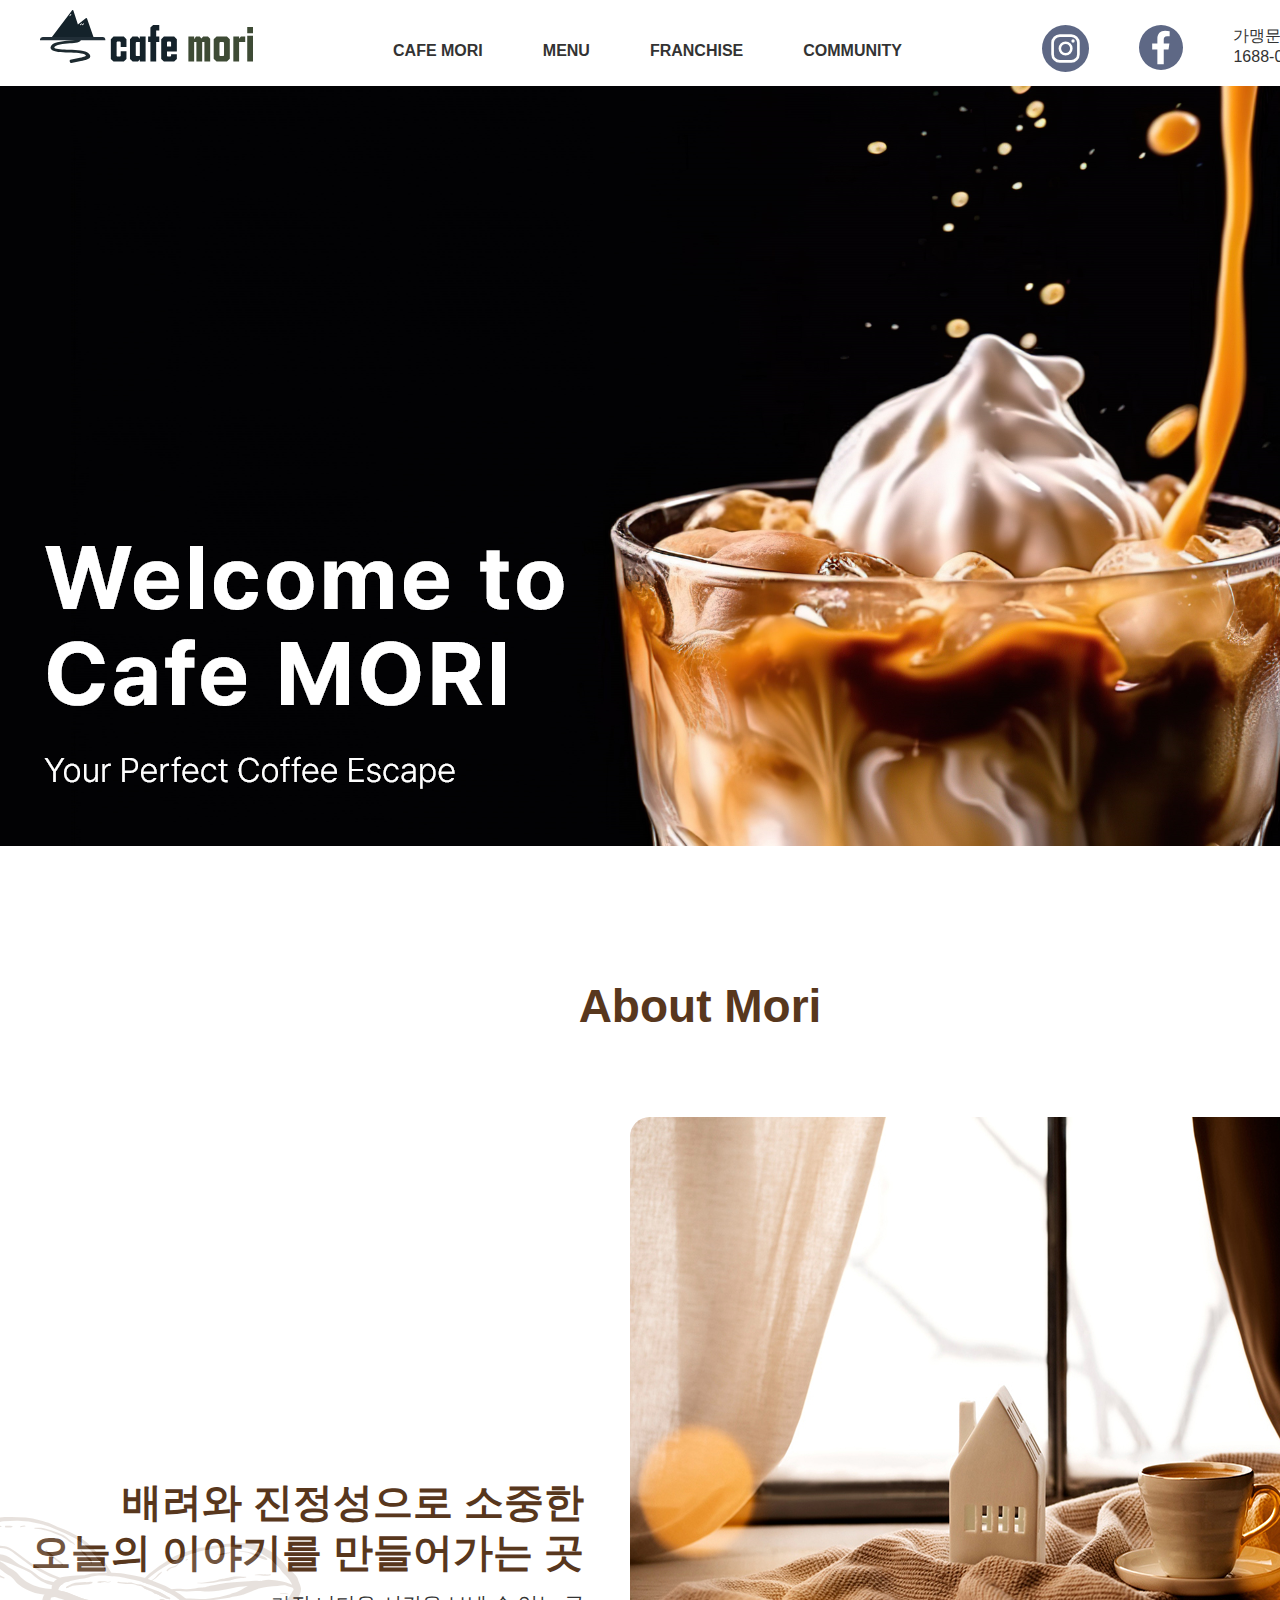
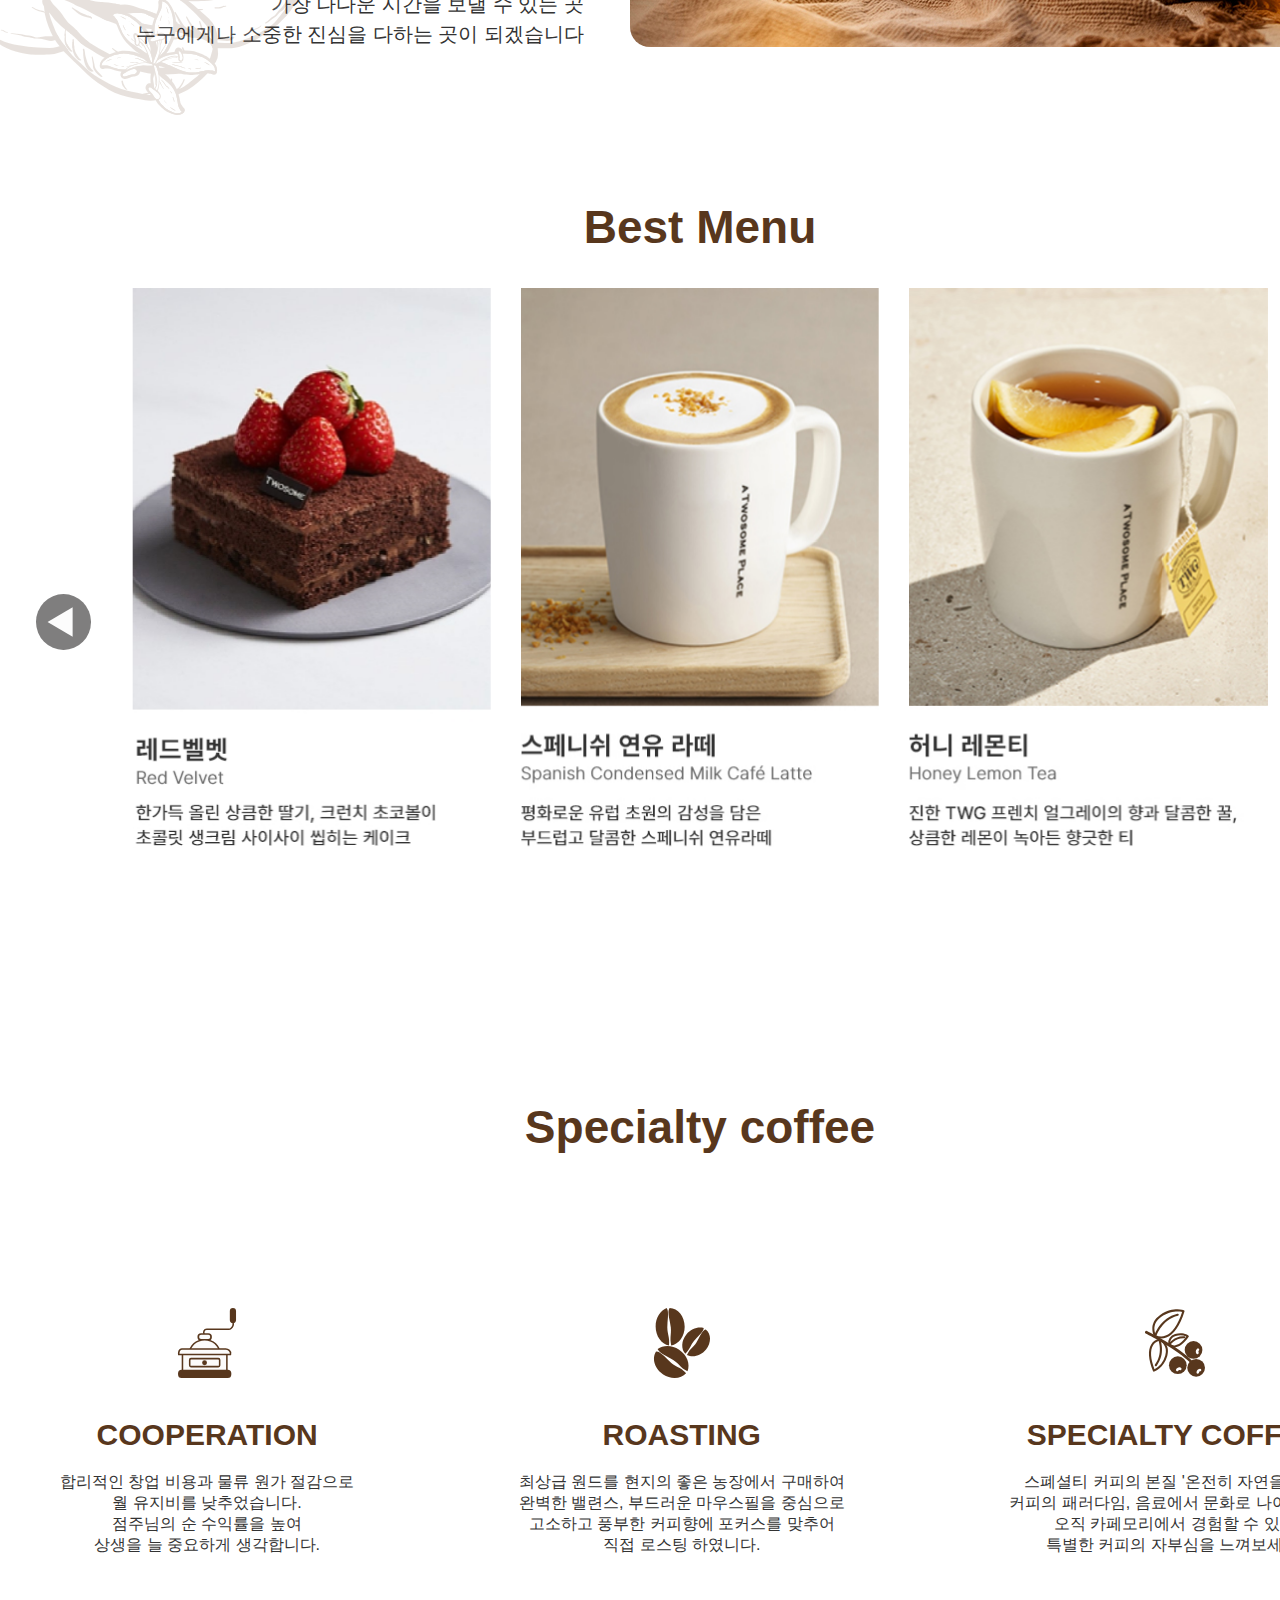
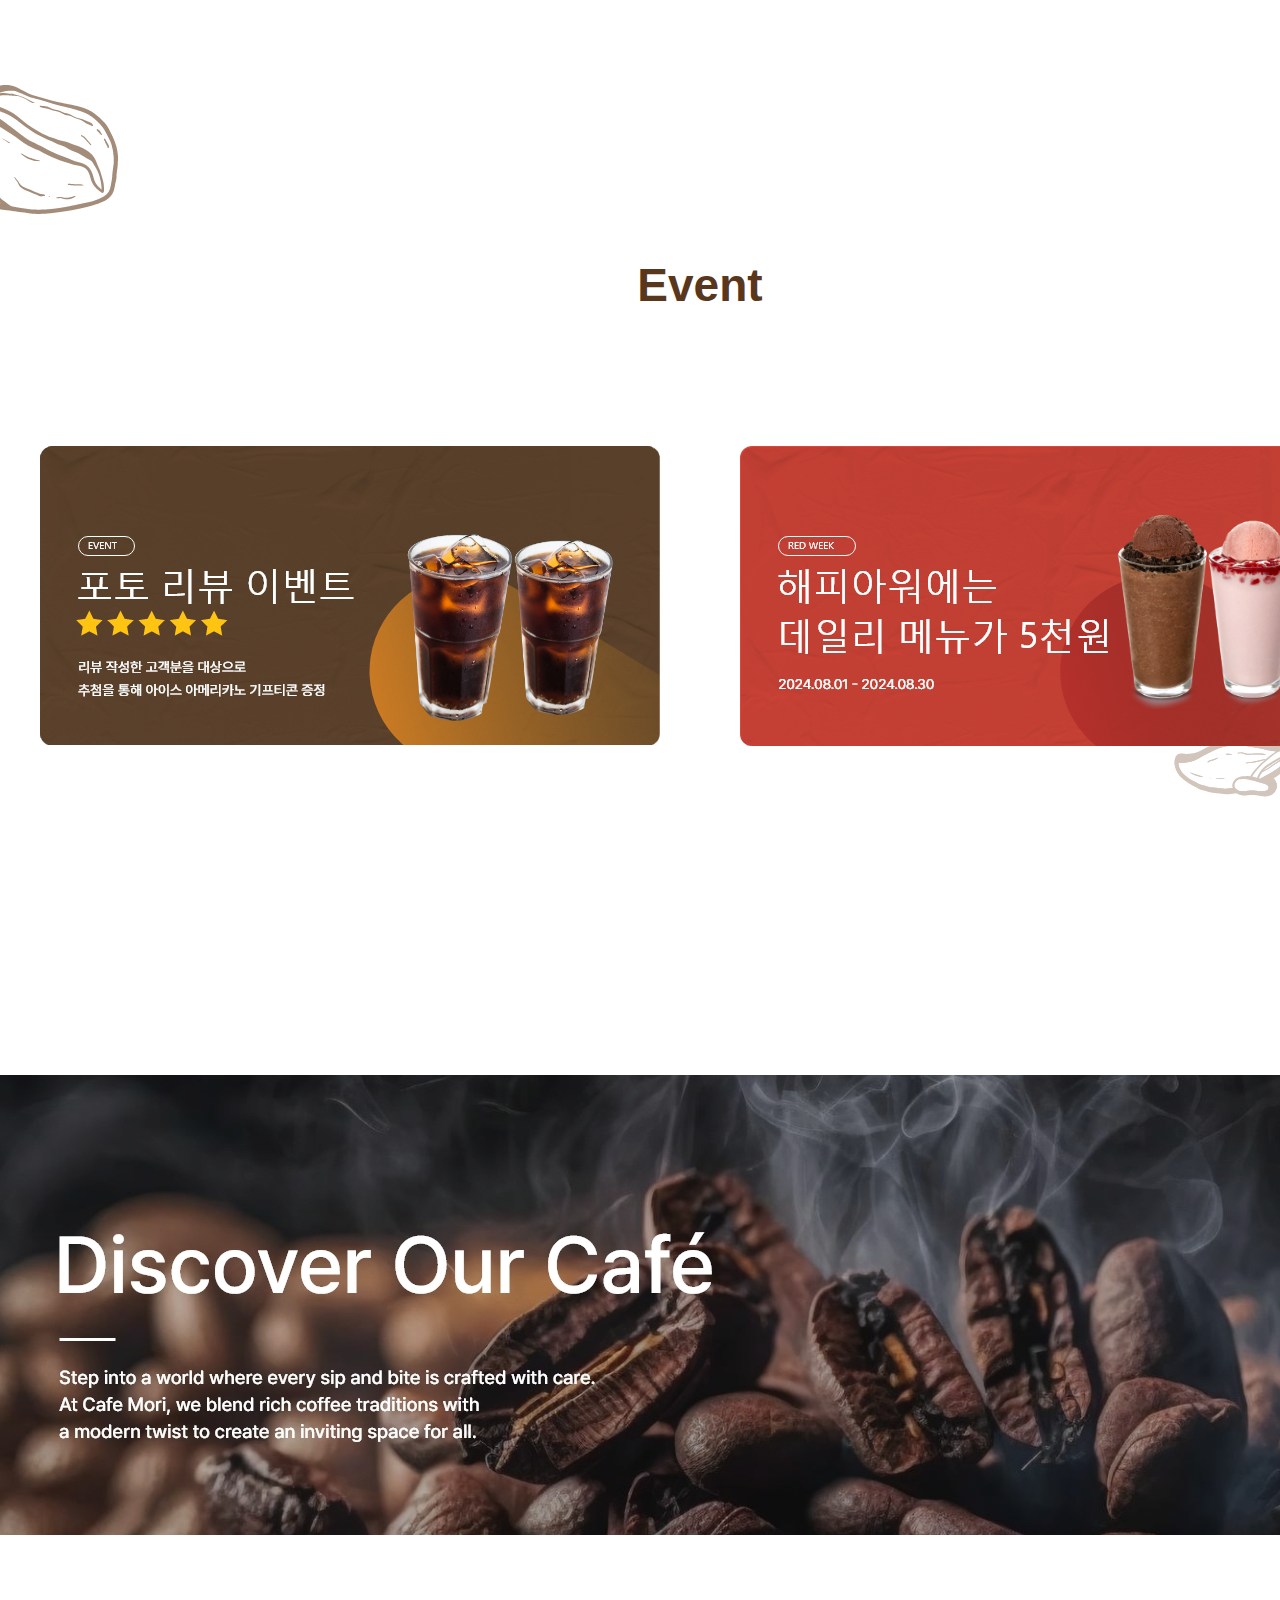
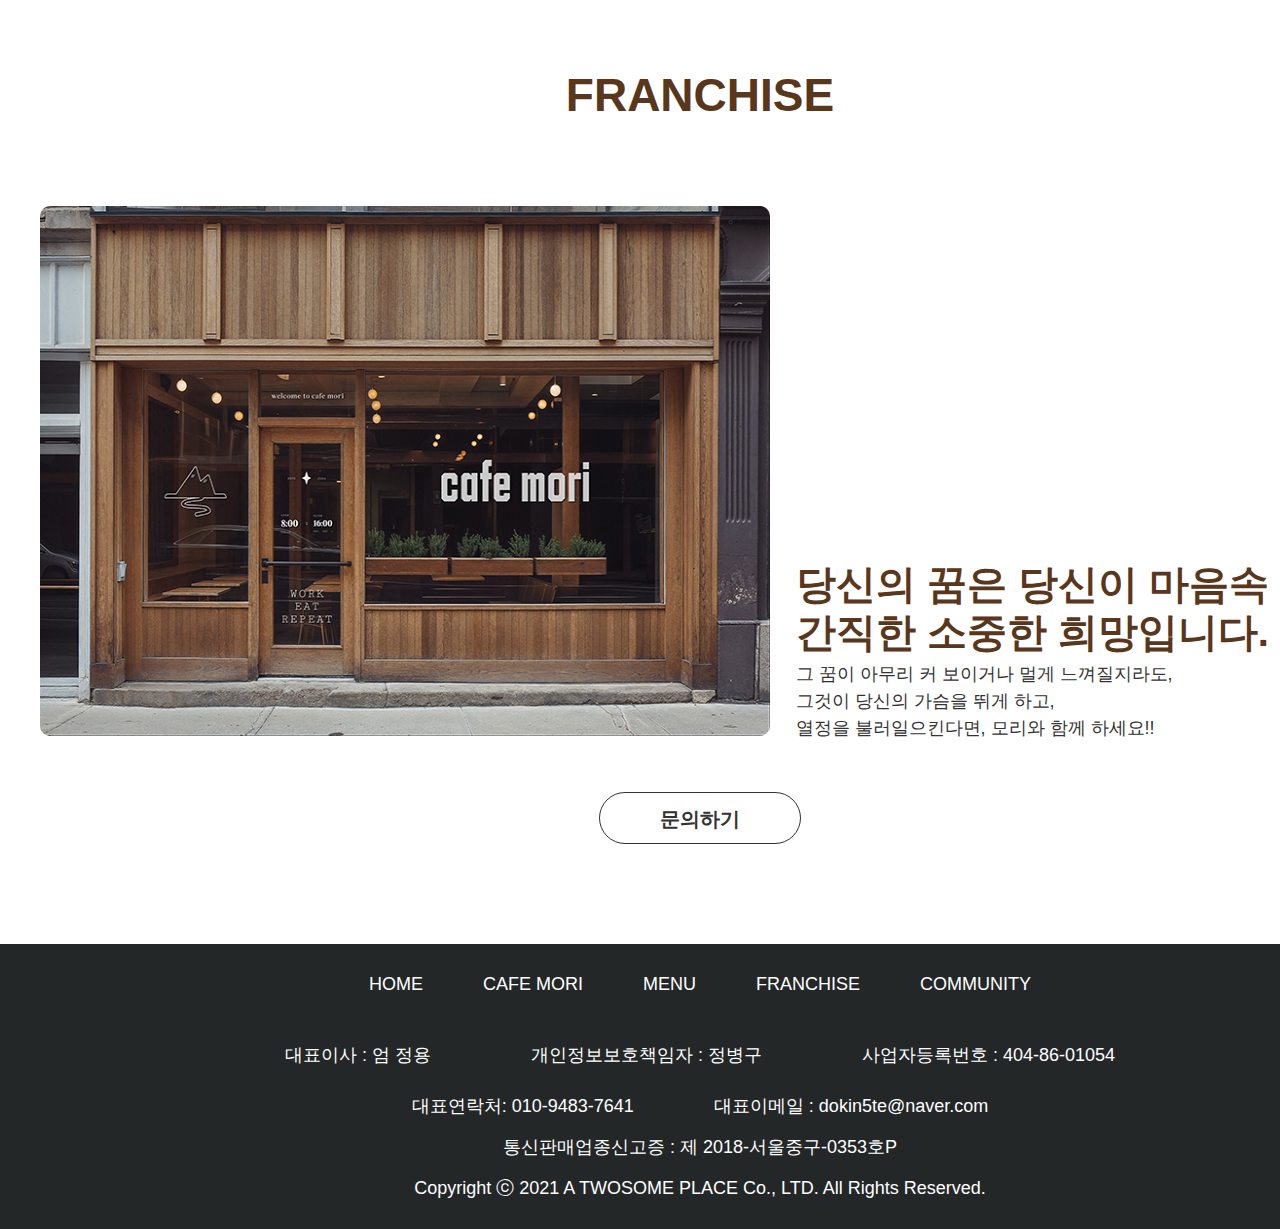
==== index.html @ 179535de "Add files via upload" ====
<!DOCTYPE html>
<html lang="ko">

<head>
    <meta charset="UTF-8">
    <meta name="viewport" content="width=1400">
    <title>cafe mori</title>
    <!-- favicon -->
    <link rel="shortcut icon" href="favicon.ico" type="image/x-icon">
    <!-- webfont -->
    <!-- swuoer -->
    <link rel="stylesheet" href="css/swiper-bundle.min.css">
    <!-- css -->
    <link rel="stylesheet" href="css/main_style.css">
</head>
<body>
    <div id="wrap">
        <!-- header_S -->
        <div id="header">
            <div id="mori_wrap">
                <div id="mori_wrap">
                    <h1 class="logo">
                        <a href="#"><img src="images/all/logo.svg" alt="logo"></a>
                    </h1>
                <ul class="gnb">
                    <li><a href="#">CAFE MORI</a>
                        <div class="submenu">
                            <div class="inner_submenu">
                                <ul>
                                    <li><a href="#">About Mori</a></li>
                                    <li><a href="#">Brand Identity</a></li>
                                    <li><a href="#">CAFE MORI INTERIOR</a></li>
                                    <li><a href="#">Directions</a></li>
                                </ul>
                            </div>
                        </div>
                    </li>
                    <li><a href="#">MENU</a>
                        <div class="submenu">
                            <div class="inner_submenu">
                                <ul>
                                    <li><a href="#">Coffee</a></li>
                                    <li><a href="#">non-Coffee</a></li>
                                    <li><a href="#">Tea</a></li>
                                    <li><a href="#">Dessert</a></li>
                                </ul>
                            </div>
                        </div>
                    </li>
                    <li><a href="#">FRANCHISE</a>
                        <div class="submenu">
                            <div class="inner_submenu">
                                <ul>
                                    <li><a href="#">창업절차</a></li>
                                    <li><a href="#">창업지원 및 경쟁력</a></li>
                                    <li><a href="#">상담신청</a></li>
                                </ul>
                            </div>
                        </div>
                    </li>
                    <li><a href="#">COMMUNITY</a>
                        <div class="submenu">
                            <div class="inner_submenu">
                                <ul>
                                    <li><a href="#">community</a></li>
                                </ul>
                            </div>
                        </div>
                    </li>
                </ul>
                <ul class="gnb_img">
                    <li><a href="#"><img src="images/all/instagram.svg" alt=""></a></li>
                    <li><a href="#"><img src="images/all/facebook.svg" alt=""></a></li>
                    <li><a href="#">가맹문의<br>1688-0000</a></li>
                </ul>
            </div>
        </div>
        <!-- bannerS -->
         <div id="banner">
        <div class="inner_banner">
            <div class="swiper mySwiper">
                <div class="swiper-wrapper">
                    <div class="swiper-slide"><img src="images/main/banner.png" alt=""></div>
                    <div class="swiper-slide"><img src="images/main/banner2.png" alt=""></div>
                    <div class="swiper-slide"><img src="images/main/swiper-banner_1.png" alt=""></div>
                    <div class="swiper-slide"><img src="images/main/swiper_banner2.png" alt=""></div>
                    <div class="swiper-slide"><img src="images/main/banner.png" alt=""></div>
                    <div class="swiper-slide"><img src="images/main/banner2.png" alt=""></div>
                    <div class="swiper-slide"><img src="images/main/swiper-banner_1.png" alt=""></div>
                    <div class="swiper-slide"><img src="images/main/swiper_banner2.png" alt=""></div>
                </div>
                <div class="swiper-button-next"><img src="images/main/nev-but-1.svg" alt=""></div>
                <div class="swiper-button-prev"><img src="images/main/nev-but.svg" alt=""></div>
            </div>
        </div>
    </div>
        <!-- banner_E -->
        <!-- section1_S -->
        <div id="section1">
            <h1>About Mori</h1>
            <div class="recipe">
                <div class="about_T">
                    <h2>배려와 진정성으로 소중한<br>
                        오늘의 이야기를 만들어가는 곳</h2>
                    <p>가장 나다운 시간을 보낼 수 있는 곳<br>
                        누구에게나 소중한 진심을 다하는 곳이 되겠습니다</p>
                </div>
                <div class="back_img">
                    <img src="images/all/coffee beans.svg" alt="brsns">
                </div>
                <div class="about_img">
                    <a href="#"><img src="images/main/about_p1.jpg" alt=""></a>
                </div>
            </div>
        </div>
        <!-- section1_E -->
        <!-- section2_S -->
        <div id="section2">
            <h1>Best Menu</h1>
            <div class="swiper mySwiper2">
                <div class="swiper-wrapper">
                    <div class="swiper-slide"><img src="images/main/swier_1.jpg" alt=""></div>
                    <div class="swiper-slide"><img src="images/main/swier_2.jpg" alt=""></div>
                    <div class="swiper-slide"><img src="images/main/swier_3.jpg" alt=""></div>
                    <div class="swiper-slide"><img src="images/main/swier_4.jpg" alt=""></div>
                    <div class="swiper-slide"><img src="images/main/swier_5.jpg" alt=""></div>
                    <div class="swiper-slide"><img src="images/main/swier_1.jpg" alt=""></div>
                    <div class="swiper-slide"><img src="images/main/swier_2.jpg" alt=""></div>
                    <div class="swiper-slide"><img src="images/main/swier_3.jpg" alt=""></div>
                    <div class="swiper-slide"><img src="images/main/swier_4.jpg" alt=""></div>
                    <div class="swiper-slide"><img src="images/main/swier_5.jpg" alt=""></div>
                </div>
                <div class="swiper-button-next"><img src="images/main/button_right.svg" alt=""></div>
                <div class="swiper-button-prev"><img src="images/main/button_left.svg" alt=""></div>
            </div>
        </div>
        <!-- section2_E -->
        <!-- section3_S -->
        <div id="section3">
            <h1>Specialty coffee</h1>
            <ul class="sp_coffee">
                <li>
                    <a href="#">
                        <img src="images/main/COOPERATION.svg" alt="COOPERATION">
                    </a>
                    <div class="sp_txt">
                        <strong>COOPERATION</strong>
                        <p>합리적인 창업 비용과 물류 원가 절감으로
                            <br>월 유지비를 낮추었습니다.
                            <br>점주님의 순 수익률을 높여
                            <br>상생을 늘 중요하게 생각합니다.
                        </p>
                    </div>
                </li>
                <li>
                    <a href="#">
                        <img src="images/main/ROASTING.svg" alt="SPECIALTY COFFEE">
                    </a>
                    <div class="sp_txt">
                        <strong>ROASTING</strong>
                        <p>최상급 원드를 현지의 좋은 농장에서 구매하여
                            <br>완벽한 밸련스, 부드러운 마우스필을 중심으로
                            <br>고소하고 풍부한 커피향에 포커스를 맞추어
                            <br>직접 로스팅 하였니다.
                        </p>
                    </div>
                </li>
                <li>
                    <a href="#">
                        <img src="images/main/SPECIALTY COFFEE.svg" alt="SPECIALTY COFFEE">
                    </a>
                    <div class="sp_txt">
                        <strong>SPECIALTY COFFEE</strong>
                        <p>스폐셜티 커피의 본질 '온전히 자연을 담다'
                            <br>커피의 패러다임, 음료에서 문화로 나아갑니다.
                            <br>오직 카페모리에서 경험할 수 있는 <br>특별한 커피의 자부심을 느껴보세요.
                        </p>
                    </div>
                </li>
            </ul>
        </div>
        <div id="section4">
            <div class="sec_event">
                <h1>Event</h1>
                <ul class="evnet_img">
                    <li><a href="#"><img src="images/main/event-1.png" alt="이벤트"></a></li>
                    <li><a href="#"><img src="images/main/event-2.png" alt="이벤트"></a></li>
                </ul>

            </div>
        </div>    
        <div id="coffee_banner">
            <img src="images/main/banner1.jpg" alt="banner">
        </div>
        <div id="section5">
            <h1>FRANCHISE</h1>
            <ul class="franchise">
                <li><a href="#"><img src="images/main/Franchise.jpg" alt="Franchise"></a></li>
                <li class="franchise_t">
                    <h2>당신의 꿈은 당신이 마음속 깊이
                        <br>간직한 소중한 희망입니다.
                    </h2>
                    <p>
                        그 꿈이 아무리 커 보이거나 멀게 느껴질지라도,
                        <br>그것이 당신의 가슴을 뛰게 하고,
                        <br>열정을 불러일으킨다면, 모리와 함께 하세요!!
                    </p>
                </li>
            </ul>
            <span class="req">
                <p><a href="#">문의하기</a></p>
            </span>
        </div>
        <div id="footer">
            <ul class="footer_w">
                <li><a href="./index.html">HOME</a></li>
                <li><a href="./sub/sub_about.html">CAFE MORI</a></li>
                <li><a href="./sub/sub_menu.html">MENU</a></li>
                <li><a href="./sub/sub_franchise.html">FRANCHISE</a></li>
                <li><a href="./sub/sub_community.html">COMMUNITY</a></li>
            </ul>
            <ul class="footer_t">
                <li>대표이사 : 엄 정용</li>
                <li>개인정보보호책임자 : 정병구</li>
                <li> 사업자등록번호 : 404-86-01054</li>
            </ul>
            <ul class="footer_o">
                <li>대표연락처: 010-9483-7641</li>
                <li> 대표이메일 : dokin5te@naver.com</li>
            </ul>
            <p>통신판매업종신고증 : 제 2018-서울중구-0353호P</p>
            <p>Copyright ⓒ 2021 A TWOSOME PLACE Co., LTD. All Rights Reserved.</p>
        </div>
    </div>
    <script src="js/jquery-3.7.1.min.js"></script>
        <script>
            $(".submenu").hide();
            $(".gnb li").mouseenter(function () {
                $(this).children(".submenu").stop().slideDown()
            });
            $(".gnb li").mouseleave(function () {
                $(this).children(".submenu").stop().slideUp()
            });
    </script>
    <!-- Swiper JS -->
    <script src="https://cdn.jsdelivr.net/npm/swiper@9/swiper-bundle.min.js"></script>

    <!-- Initialize Swiper -->
    <script>
        var swiper = new Swiper(".mySwiper", {
            slidesPerView: 1,
            spaceBetween: 30,
            centeredSlides: true,
            loop: true,
            autoplay: {
                delay: 2500,
                disableOnInteraction: false,
            },
            pagination: {
                el: ".swiper-pagination",
                clickable: true,
            },
            navigation: {
                nextEl: ".swiper-button-next",
                prevEl: ".swiper-button-prev",
            },
        });
    </script>
    <!-- Swiper JS -->
    <script src="https://cdn.jsdelivr.net/npm/swiper@9/swiper-bundle.min.js"></script>

    <!-- Initialize Swiper -->
    <script>
        var swiper = new Swiper(".mySwiper2", {
            slidesPerView: 3,
            spaceBetween: 30,
            centeredSlides: true,
            loop: true,
            autoplay: {
                delay: 2500,
                disableOnInteraction: false,
            },
            pagination: {
                el: ".swiper-pagination",
                clickable: true,
            },
            navigation: {
                nextEl: ".swiper-button-next",
                prevEl: ".swiper-button-prev",
            },
        });
    </script>
</body>

</html>
---- css/main_style.css ----
/* webfont */

html, body, div, span, iframe, h1, h2, h3, h4, h5, h6, p, blockquote, pre, a, em, img, small, strong, b, dl, dt, dd, ol, ul, li, fieldset, form, label, legend, table, caption, tr, th, td, article, aside, footer, header, nav, section, summary, video{
    margin: 0;
    padding: 0;
}
a{
    text-decoration: none;
    color: inherit;
}
ul,ol{
    list-style: none;
}
html{
    font-size: 16px;
    /* rem의 기준크기!!! */
}
body{
    font-family: Arial, Helvetica, sans-serif;
    font-size: 14px;
    line-height: 1.5em;
    color: #333333;
}
/* header */
#wrap{
    min-width: 1400px;
    
}
#mori_wrap{
    width: 1320px;
    height: 86px;
    margin: 0px auto;
    display: flex;
    justify-content: space-between;
    font-size: 16px;
}
#wrap .logo{
    margin: 10px 0;
}
.gnb{
    display: flex;
    margin-top: 40px;
    font-weight: bold;
}
.gnb> li{
    position: relative;
}
.gnb> li> a{
    display: block;
    margin: 0 30px;
    padding-bottom: 20px;
    font-weight: bold;
}
.gnb> li> a:hover {
    color: #58371D;
}
.submenu{
    position: absolute;
    top: 45px;
    left: 0;
    width: 100%;
    z-index: 9;
    display: none;
}
.submenu li a{
    display: block;
    background-color: rgb(255,255,255,0.8);
    padding: 10px 10px;
    text-align: center;
    font-size: 14px;
}
.submenu li a:hover{
    color: #581d50;   
}
.gnb_img{
    display: flex;
    margin-top: 25px;
}
.gnb_img li a{
    display: block;
    margin-right: 50px;
}
/* banner */
#banner{
    position: relative;
    overflow: hidden;
    height: 760px;
}
.inner_banner{
    position: absolute;
    top: 0;
    left: 50%;
    margin-left: -960px;
    width: 1920px;
}
#banner .swiper {
    width: 100%;
    margin: 0 auto;
}

#banner .swiper-slide {
    text-align: center;
    font-size: 18px;
    display: flex;
    justify-content: center;
    align-items: top;
}

#banner .swiper-slide img {
    display: block;
    width: 100%;
    height: 760px;
    /* object-fit: cover; */
}
/* section1 */
#section1{
    width: 1320px;
    margin: 96px auto;
    text-align: center;
}
h1{
    color: #58371D;
    font-size: 46px;
}
#section1 h1{
    margin-top: 150px;
    padding-bottom: 100px;
}
.recipe{
    display: flex;
    justify-content: space-between;
    position: relative;
}
.about_img{
    width: 730px;
    height: 530px;
    position: absolute;
    top: 0;
    right: 0;
}
.about_T {
    width: 45%;
    padding-right: 50px;
    position: absolute;
    top: 360px;
    left: -50px;
    text-align: right;
}
.back_img{
    position: absolute;
    top:400px;
    left: -80px;
}
.about_img img{
    display: block;
    width: 100%;
    height: auto;
    border-radius: 20px;
}
.about_T h2{
    font-size: 40px;
    color: #58371D;
    line-height: 50px;
    padding-bottom: 12px;
}
.about_T p{
    font-size: 20px;
    line-height: 30px;
}
/* section2 */
#section2{
    width: 1320px;
    height: 900px;
    margin: 700px auto 0;
    position: relative;
}
.swiper {
    width: 86%;
    margin: 50px auto 0;
}

.swiper-slide {
    text-align: center;
    font-size: 18px;
    display: flex;
    justify-content: center;
    align-items: top;
}

.swiper-slide img {
    display: block;
    width: 100%;
    height: 560px;
    object-fit: cover;
}
#section2 h1{
    font-weight: bold;
    text-align: center;
    color: #58371D;
    font-size: 46px;
}
/* section3 */
#section3{
    width: 1320px;
    margin: 0px auto;
    text-align: center;
} 
#section3 h1{
    padding-bottom: 150px;
}
.sp_coffee{
    display: flex;
    justify-content: space-between;
    padding: 20px;
}
.sp_coffee img{
    width: 60px;
    height: 70px;
    margin-bottom: 40px;
}
.sp_txt strong{
    font-size: 30px;
    color: #58371D;
}
.sp_txt p{
    margin-top: 20px;
    font-size: 16px;
}
/* sectuin4 */
#section4{
    background: url(../images/main/bg.png) no-repeat center 100px;
}
.sec_event{
    padding-top: 300px;
    width: 1320px;
    height: 800px;
    margin: 0px auto ;
    text-align: center;
}
.sec_event h1{
    margin-bottom: 150px;
}

.evnet_img{
    margin: 0 auto;
    display: flex;
    justify-content: space-between;
}
.evnte_img li{
    margin: 0 19px;
}
#coffee_banner{
    position: relative;
    overflow: hidden;
    height: 460px;
}
#coffee_banner img{
    position: absolute;
    left: 50%;
    margin-left: -960px;
    top: 0;
}
/* section5 */
#section5{
    width: 1320px;
    margin: 150px auto 0px;
    text-align: center;
}
#section5 h1{
    text-align: center;
}
.franchise{
    display: flex;
    justify-content: space-between;
    position: relative;
}
.franchise img{
    width: 730px;
    height: 530px;
    border-radius: 10px;
    margin-top: 100px;
}
.franchise_t{
    position: absolute;
    bottom: 0px;
    right: 0;
    text-align: left;
}
.franchise_t h2{
    font-size: 40px;
    font-weight: bold;
    line-height: 1.2em;
    color: #58371D;
    padding-bottom: 5px;
}
.franchise_t p{
    font-size: 18px;
    line-height: 1.5em;
    margin-bottom: 0px;
}
.req{
    display: inline-block;
    width: 200px;
    height: 50px;
    border: 1px solid #333;
    font-size: 15px;
    border-radius: 255px;
    text-align: center;
    margin-top: 50px;
}
.req p{
    font-size: 20px;
    font-weight: bold;
    margin: 16px auto;
}
.req:focus{
    outline: 0;
}
.req:hover{
    background-color: #58371D;
    color: #fff;
    cursor: pointer;
}
/* footer */
#footer{
    height: 210px;
    margin: 100px auto 0px;
    background-color: #242728;
    color: #fff;
    text-align: center;
    padding: 60px 0 15px;
    font-size: 18px;
}
.footer_w{
    display: flex;
    justify-content: center;
}
.footer_w li{
    padding: 0 30px;
    margin-top: -30px;
    margin-bottom: 50px;
}
.footer_t{
    display: flex;
    justify-content: center;
}
.footer_t li{
    padding: 0 50px 20px;
    margin-bottom: 10px;
}
.footer_o{
    display: flex;
    justify-content: center;
}
.footer_o li{
    padding: 0 40px 20px;
}
#footer p{
    text-align: center;
    padding-bottom: 20px;
}
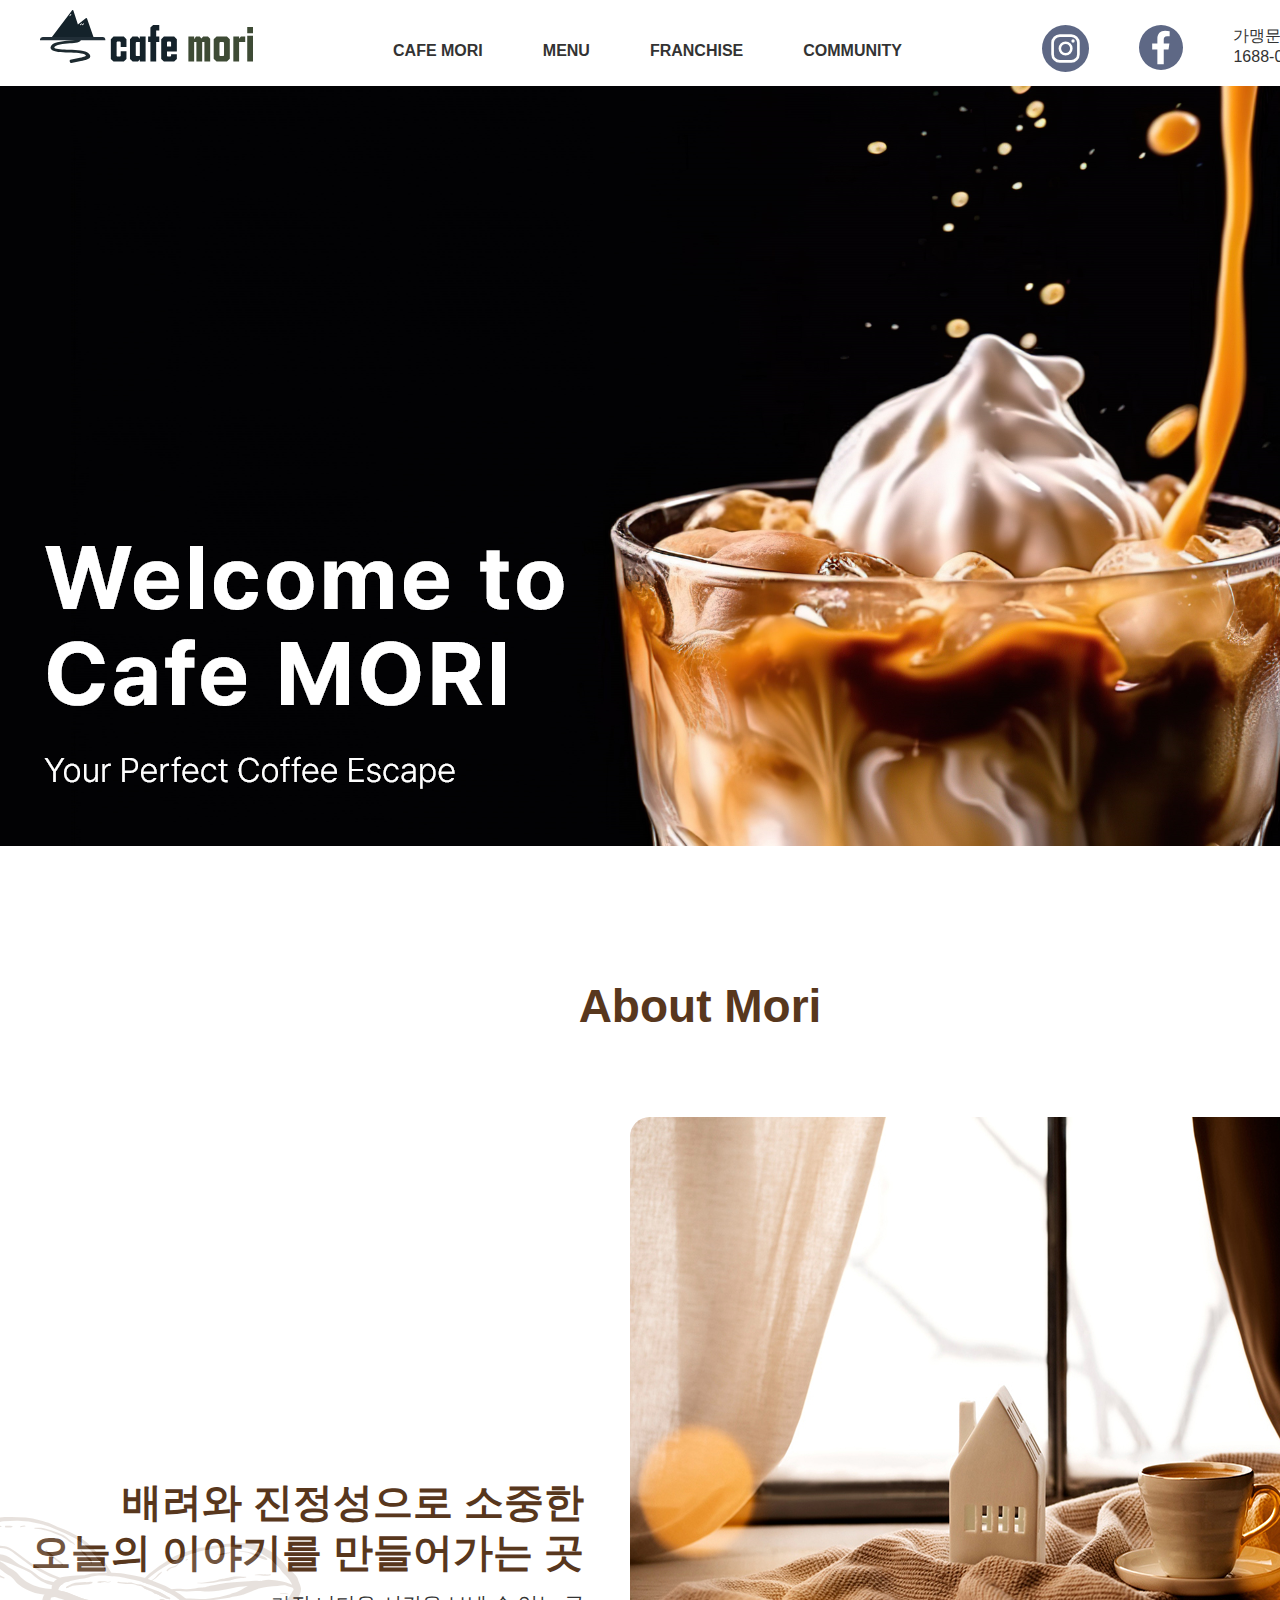
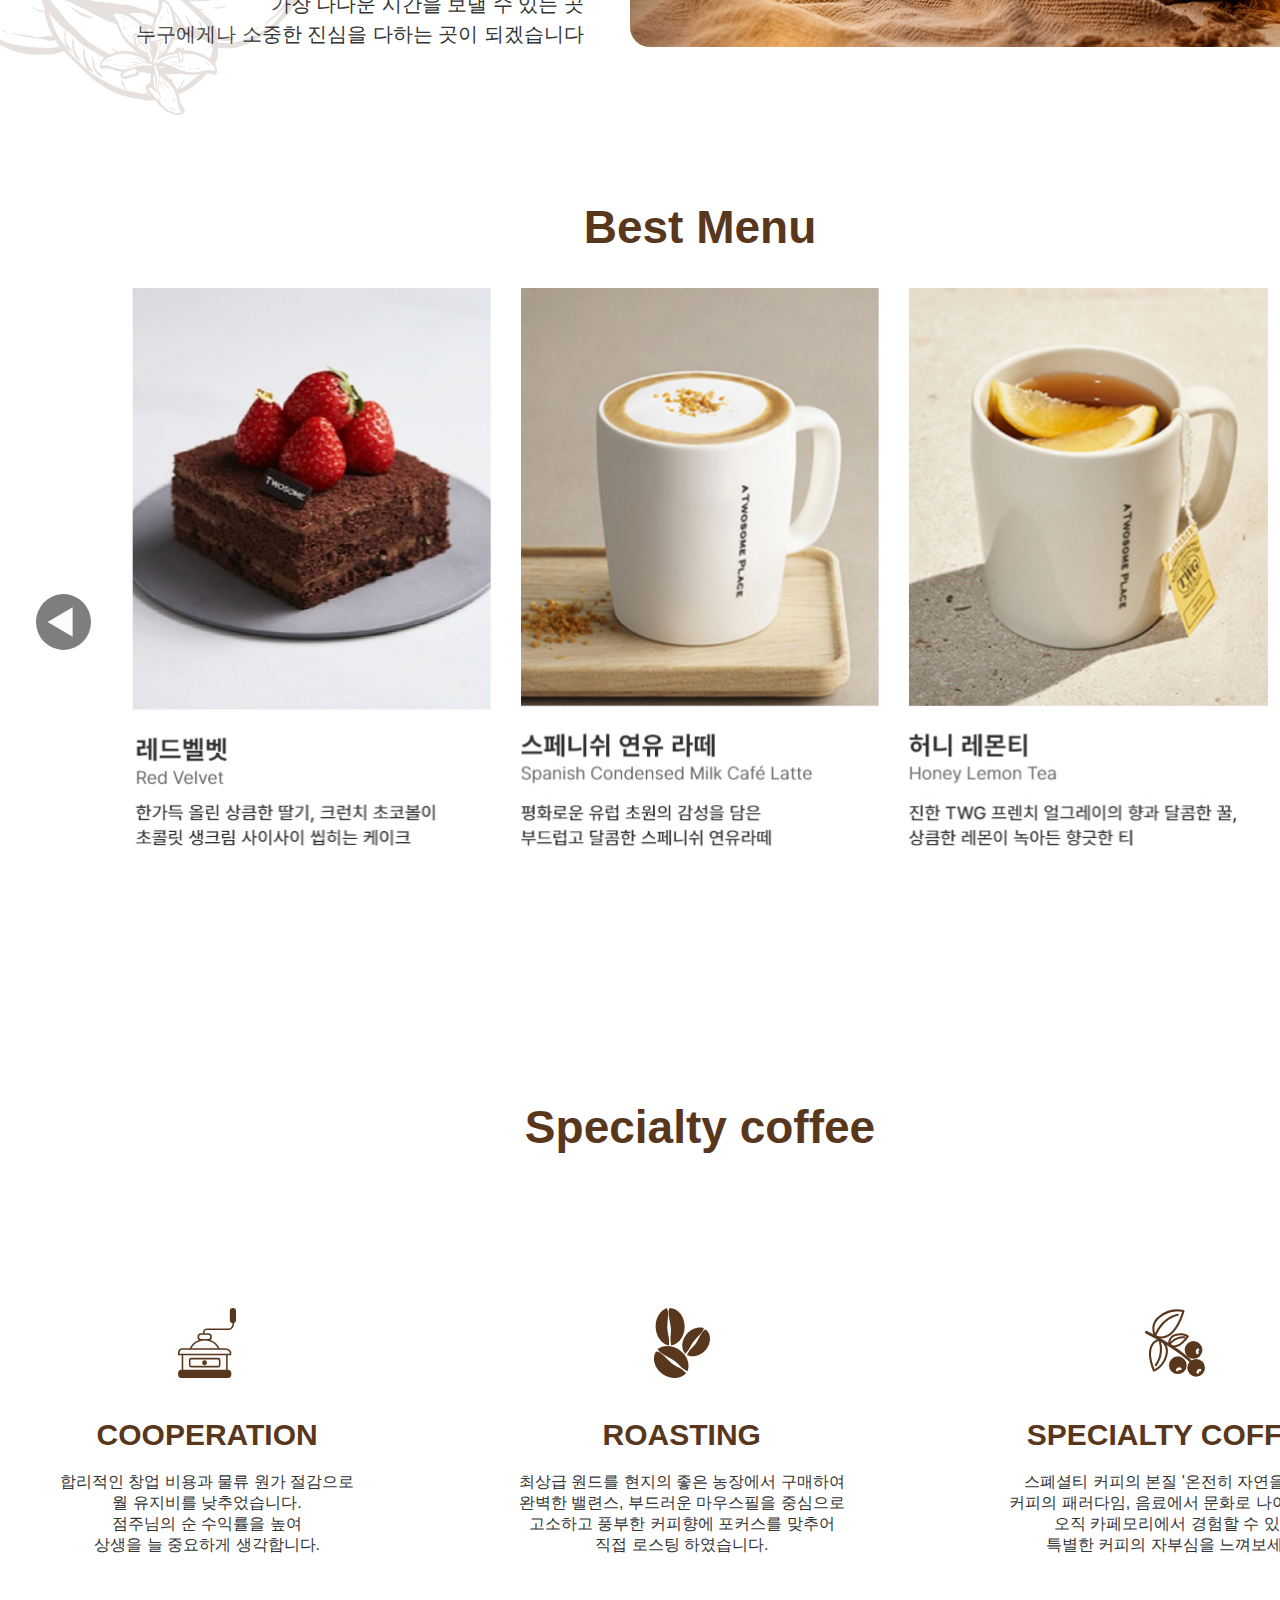
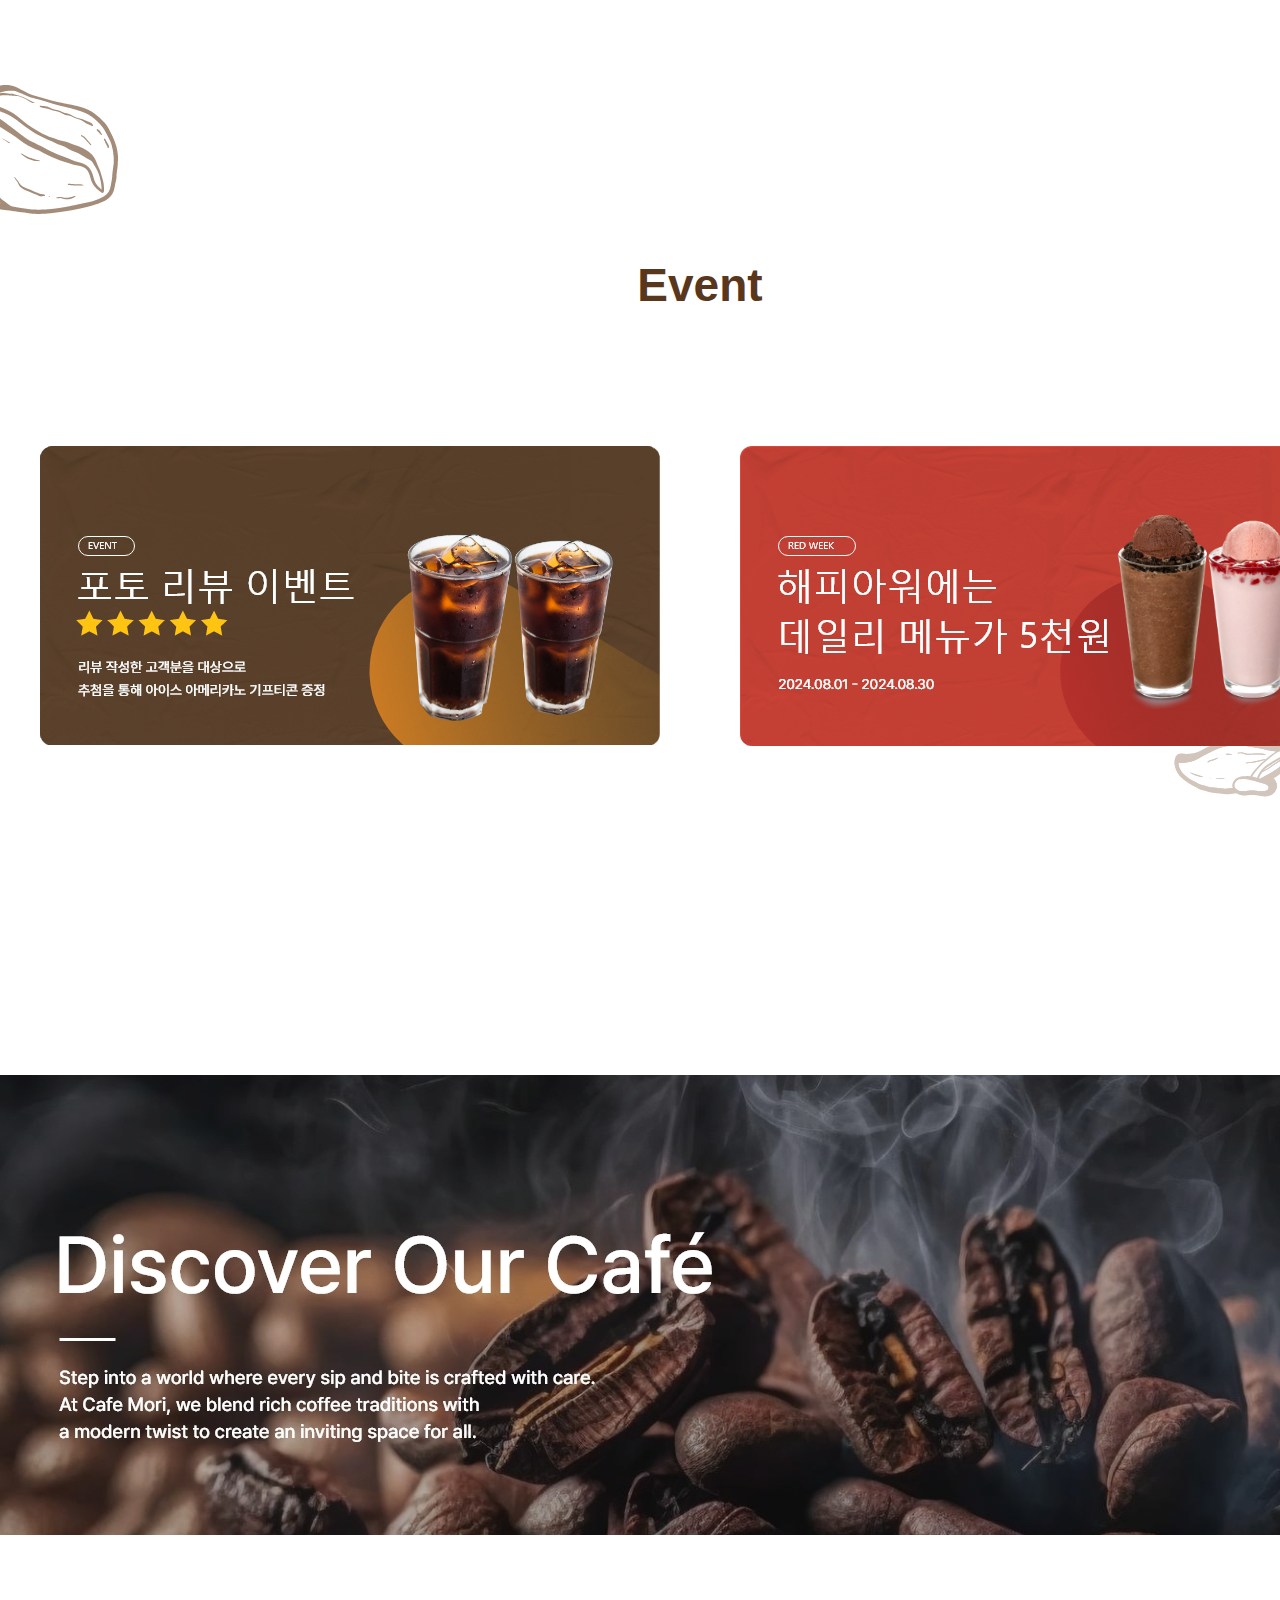
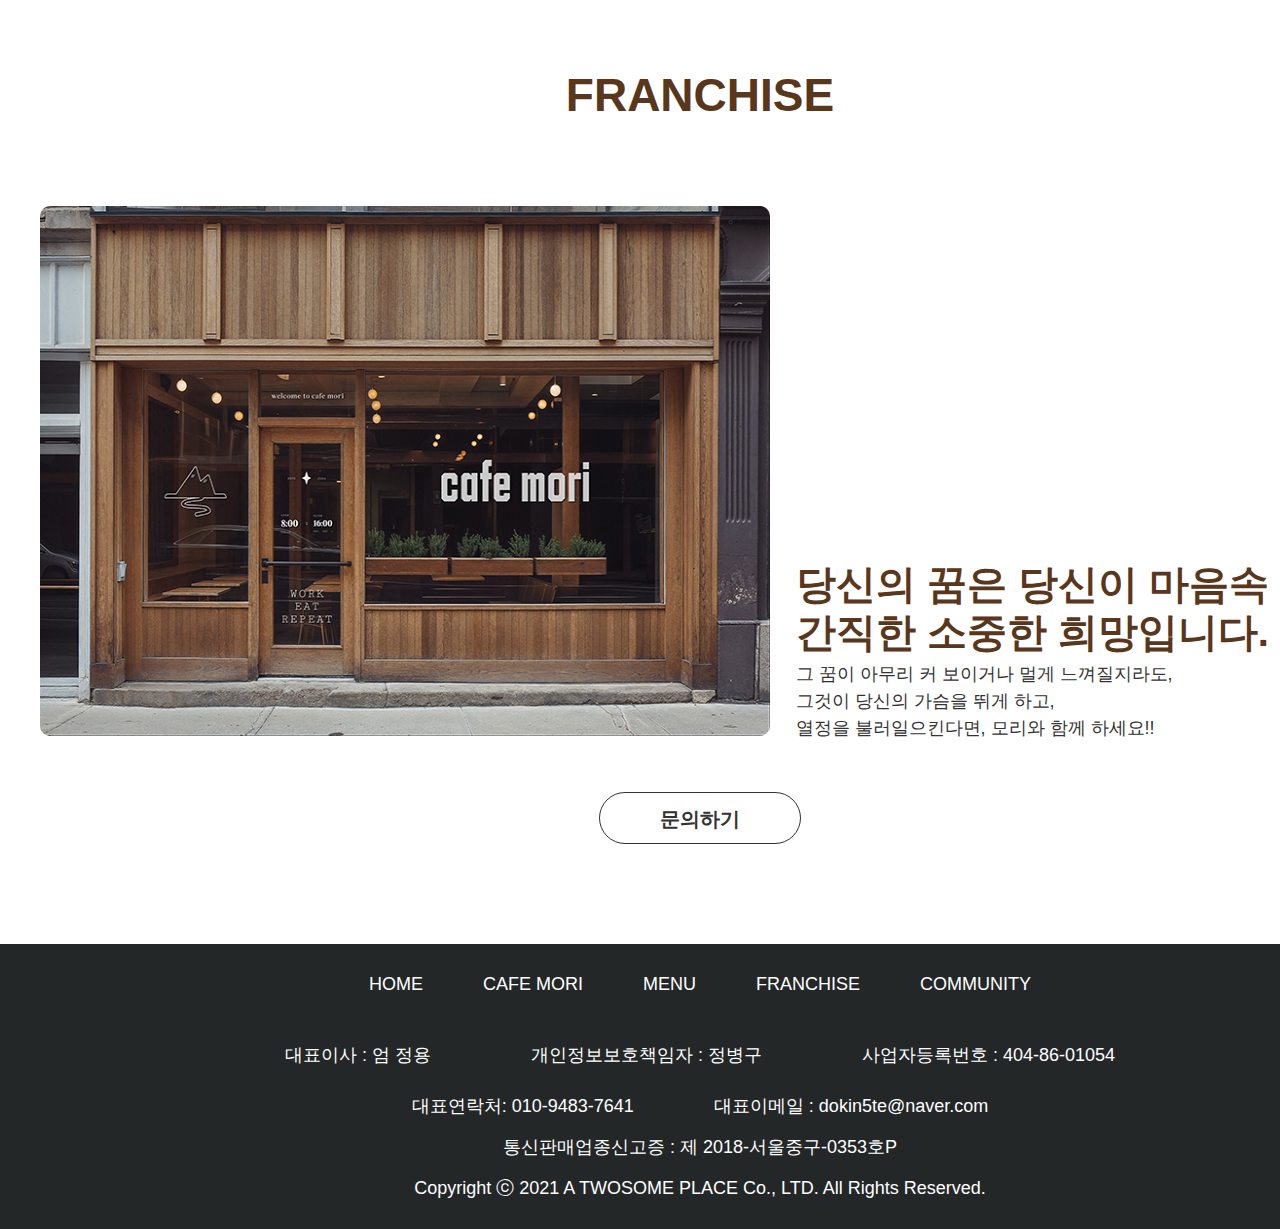
==== commit f39e2264: "Add files via upload" ====
--- a/index.html
+++ b/index.html
@@ -23,46 +23,46 @@
                         <a href="#"><img src="images/all/logo.svg" alt="logo"></a>
                     </h1>
                 <ul class="gnb">
-                    <li><a href="#">CAFE MORI</a>
-                        <div class="submenu">
-                            <div class="inner_submenu">
-                                <ul>
-                                    <li><a href="#">About Mori</a></li>
-                                    <li><a href="#">Brand Identity</a></li>
-                                    <li><a href="#">CAFE MORI INTERIOR</a></li>
-                                    <li><a href="#">Directions</a></li>
-                                </ul>
-                            </div>
-                        </div>
-                    </li>
-                    <li><a href="#">MENU</a>
-                        <div class="submenu">
-                            <div class="inner_submenu">
-                                <ul>
-                                    <li><a href="#">Coffee</a></li>
-                                    <li><a href="#">non-Coffee</a></li>
-                                    <li><a href="#">Tea</a></li>
-                                    <li><a href="#">Dessert</a></li>
-                                </ul>
-                            </div>
-                        </div>
-                    </li>
-                    <li><a href="#">FRANCHISE</a>
-                        <div class="submenu">
-                            <div class="inner_submenu">
-                                <ul>
-                                    <li><a href="#">창업절차</a></li>
-                                    <li><a href="#">창업지원 및 경쟁력</a></li>
-                                    <li><a href="#">상담신청</a></li>
-                                </ul>
-                            </div>
-                        </div>
-                    </li>
-                    <li><a href="#">COMMUNITY</a>
-                        <div class="submenu">
-                            <div class="inner_submenu">
-                                <ul>
-                                    <li><a href="#">community</a></li>
+                    <li><a href="sub/sub_about.html">CAFE MORI</a>
+                        <div class="submenu">
+                            <div class="inner_submenu">
+                                <ul>
+                                    <li><a href="sub/sub_about.html#section1">About Mori</a></li>
+                                    <li><a href="sub/sub_about.html#section2">Brand Identity</a></li>
+                                    <li><a href="sub/sub_about.html#section3">CAFE MORI INTERIOR</a></li>
+                                    <li><a href="sub/sub_about.html#section4">Directions</a></li>
+                                </ul>
+                            </div>
+                        </div>
+                    </li>
+                    <li><a href="sub/sub_menu.html">MENU</a>
+                        <div class="submenu">
+                            <div class="inner_submenu">
+                                <ul>
+                                    <li><a href="sub/sub_menu.html#section1">Coffee</a></li>
+                                    <li><a href="sub/sub_menu.html#section2">non-Coffee</a></li>
+                                    <li><a href="sub/sub_menu.html#section3">Tea</a></li>
+                                    <li><a href="sub/sub_menu.html#section4">Dessert</a></li>
+                                </ul>
+                            </div>
+                        </div>
+                    </li>
+                    <li><a href="sub/sub_franchise.html">FRANCHISE</a>
+                        <div class="submenu">
+                            <div class="inner_submenu">
+                                <ul>
+                                    <li><a href="sub/sub_franchise.html#sec1_startup">창업절차</a></li>
+                                    <li><a href="sub/sub_franchise.html#section2">창업지원 및 경쟁력</a></li>
+                                    <li><a href="sub/sub_franchise.html#section4">상담신청</a></li>
+                                </ul>
+                            </div>
+                        </div>
+                    </li>
+                    <li><a href="sub/sub_community.html">COMMUNITY</a>
+                        <div class="submenu">
+                            <div class="inner_submenu">
+                                <ul>
+                                    <li><a href="sub/sub_community.html">community</a></li>
                                 </ul>
                             </div>
                         </div>
@@ -71,12 +71,12 @@
                 <ul class="gnb_img">
                     <li><a href="#"><img src="images/all/instagram.svg" alt=""></a></li>
                     <li><a href="#"><img src="images/all/facebook.svg" alt=""></a></li>
-                    <li><a href="#">가맹문의<br>1688-0000</a></li>
+                    <li><a href="/sub/sub_franchise.html#section4">가맹문의<br>1688-0000</a></li>
                 </ul>
             </div>
         </div>
         <!-- bannerS -->
-         <div id="banner">
+        <div id="banner">
         <div class="inner_banner">
             <div class="swiper mySwiper">
                 <div class="swiper-wrapper">
@@ -109,7 +109,7 @@
                     <img src="images/all/coffee beans.svg" alt="brsns">
                 </div>
                 <div class="about_img">
-                    <a href="#"><img src="images/main/about_p1.jpg" alt=""></a>
+                    <a href="sub/sub_about.html#section1"><img src="images/main/about_p1.jpg" alt=""></a>
                 </div>
             </div>
         </div>
@@ -140,7 +140,7 @@
             <h1>Specialty coffee</h1>
             <ul class="sp_coffee">
                 <li>
-                    <a href="#">
+                    <a href="javascript:return false;">
                         <img src="images/main/COOPERATION.svg" alt="COOPERATION">
                     </a>
                     <div class="sp_txt">
@@ -153,7 +153,7 @@
                     </div>
                 </li>
                 <li>
-                    <a href="#">
+                    <a href="javascript:return false;">
                         <img src="images/main/ROASTING.svg" alt="SPECIALTY COFFEE">
                     </a>
                     <div class="sp_txt">
@@ -161,12 +161,12 @@
                         <p>최상급 원드를 현지의 좋은 농장에서 구매하여
                             <br>완벽한 밸련스, 부드러운 마우스필을 중심으로
                             <br>고소하고 풍부한 커피향에 포커스를 맞추어
-                            <br>직접 로스팅 하였니다.
+                            <br>직접 로스팅 하였습니다.
                         </p>
                     </div>
                 </li>
                 <li>
-                    <a href="#">
+                    <a href="javascript:return false;">
                         <img src="images/main/SPECIALTY COFFEE.svg" alt="SPECIALTY COFFEE">
                     </a>
                     <div class="sp_txt">
@@ -183,8 +183,8 @@
             <div class="sec_event">
                 <h1>Event</h1>
                 <ul class="evnet_img">
-                    <li><a href="#"><img src="images/main/event-1.png" alt="이벤트"></a></li>
-                    <li><a href="#"><img src="images/main/event-2.png" alt="이벤트"></a></li>
+                    <li><a href="sub/sub_community.html#section1"><img src="images/main/event-1.png" alt="이벤트"></a></li>
+                    <li><a href="sub/sub_community.html#section2"><img src="images/main/event-2.png" alt="이벤트"></a></li>
                 </ul>
 
             </div>
@@ -208,7 +208,7 @@
                 </li>
             </ul>
             <span class="req">
-                <p><a href="#">문의하기</a></p>
+                <p><a href="sub/sub_franchise.html#section4">문의하기</a></p>
             </span>
         </div>
         <div id="footer">
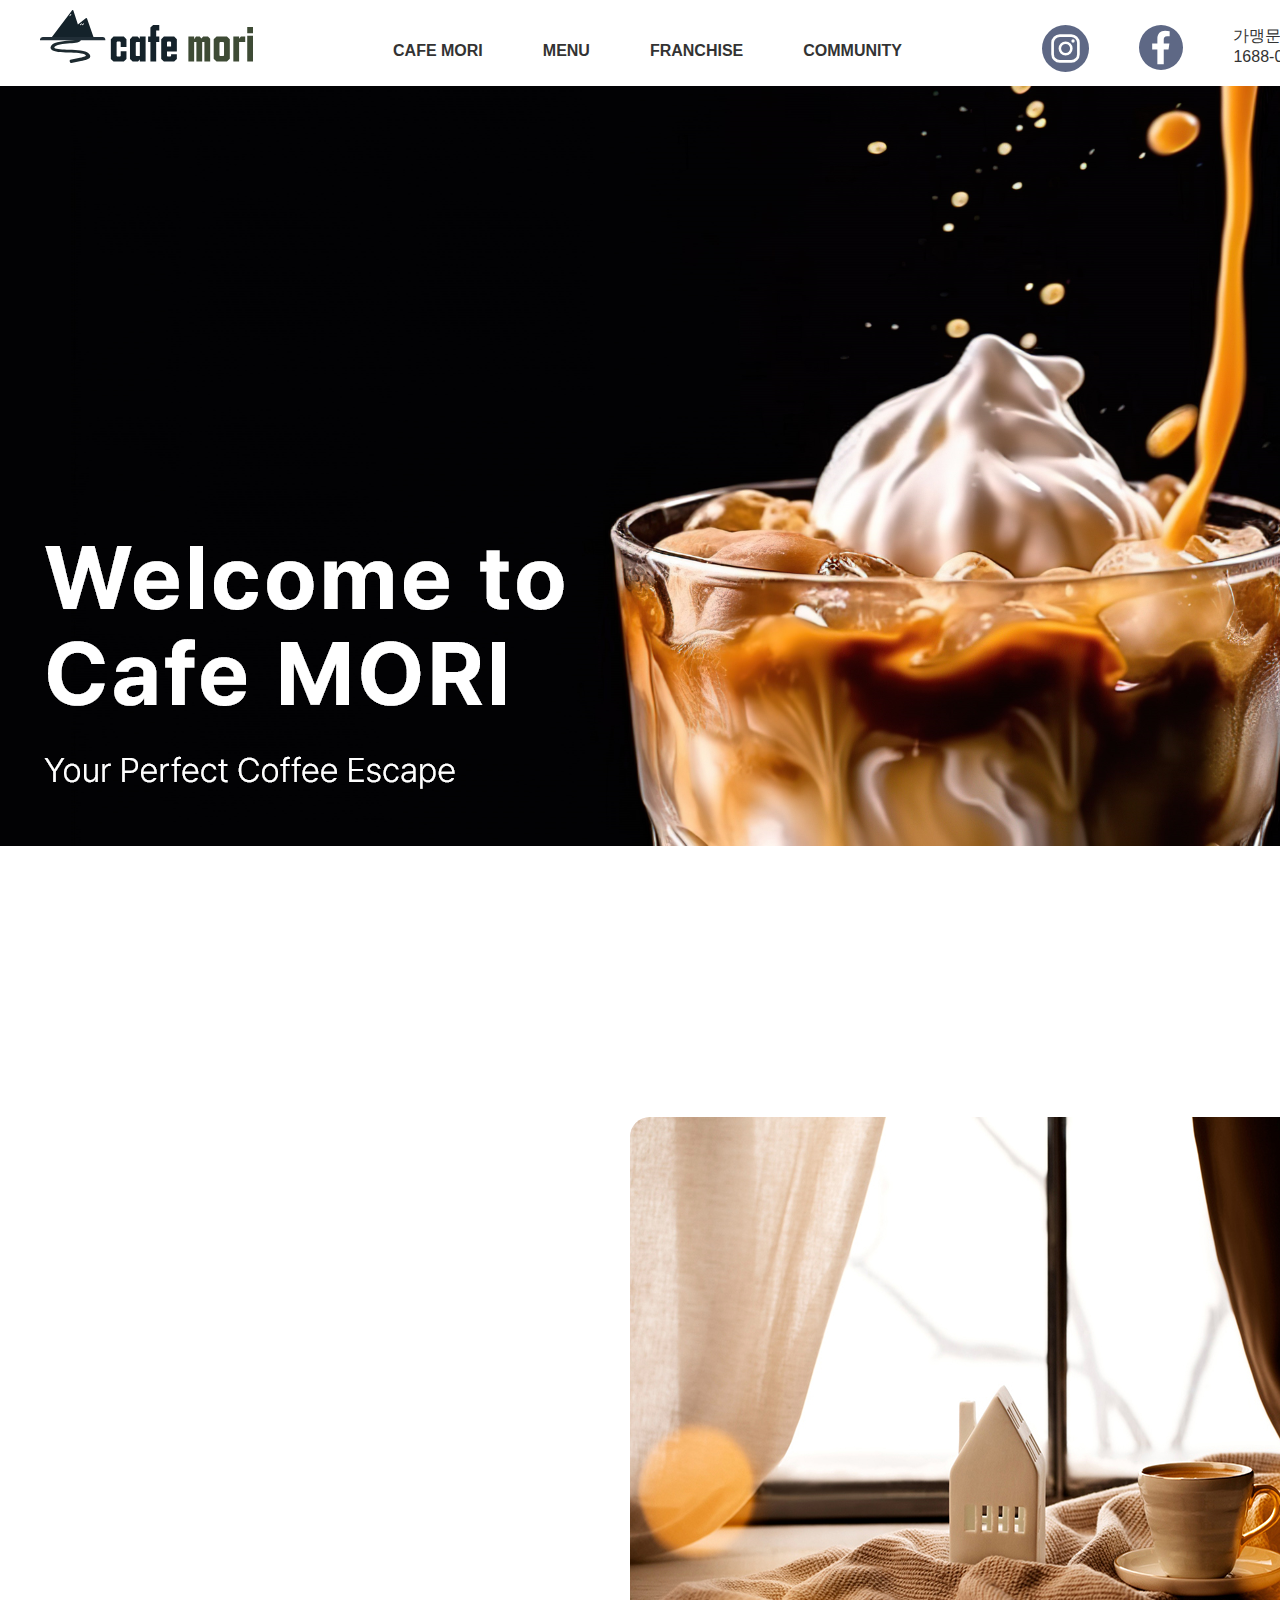
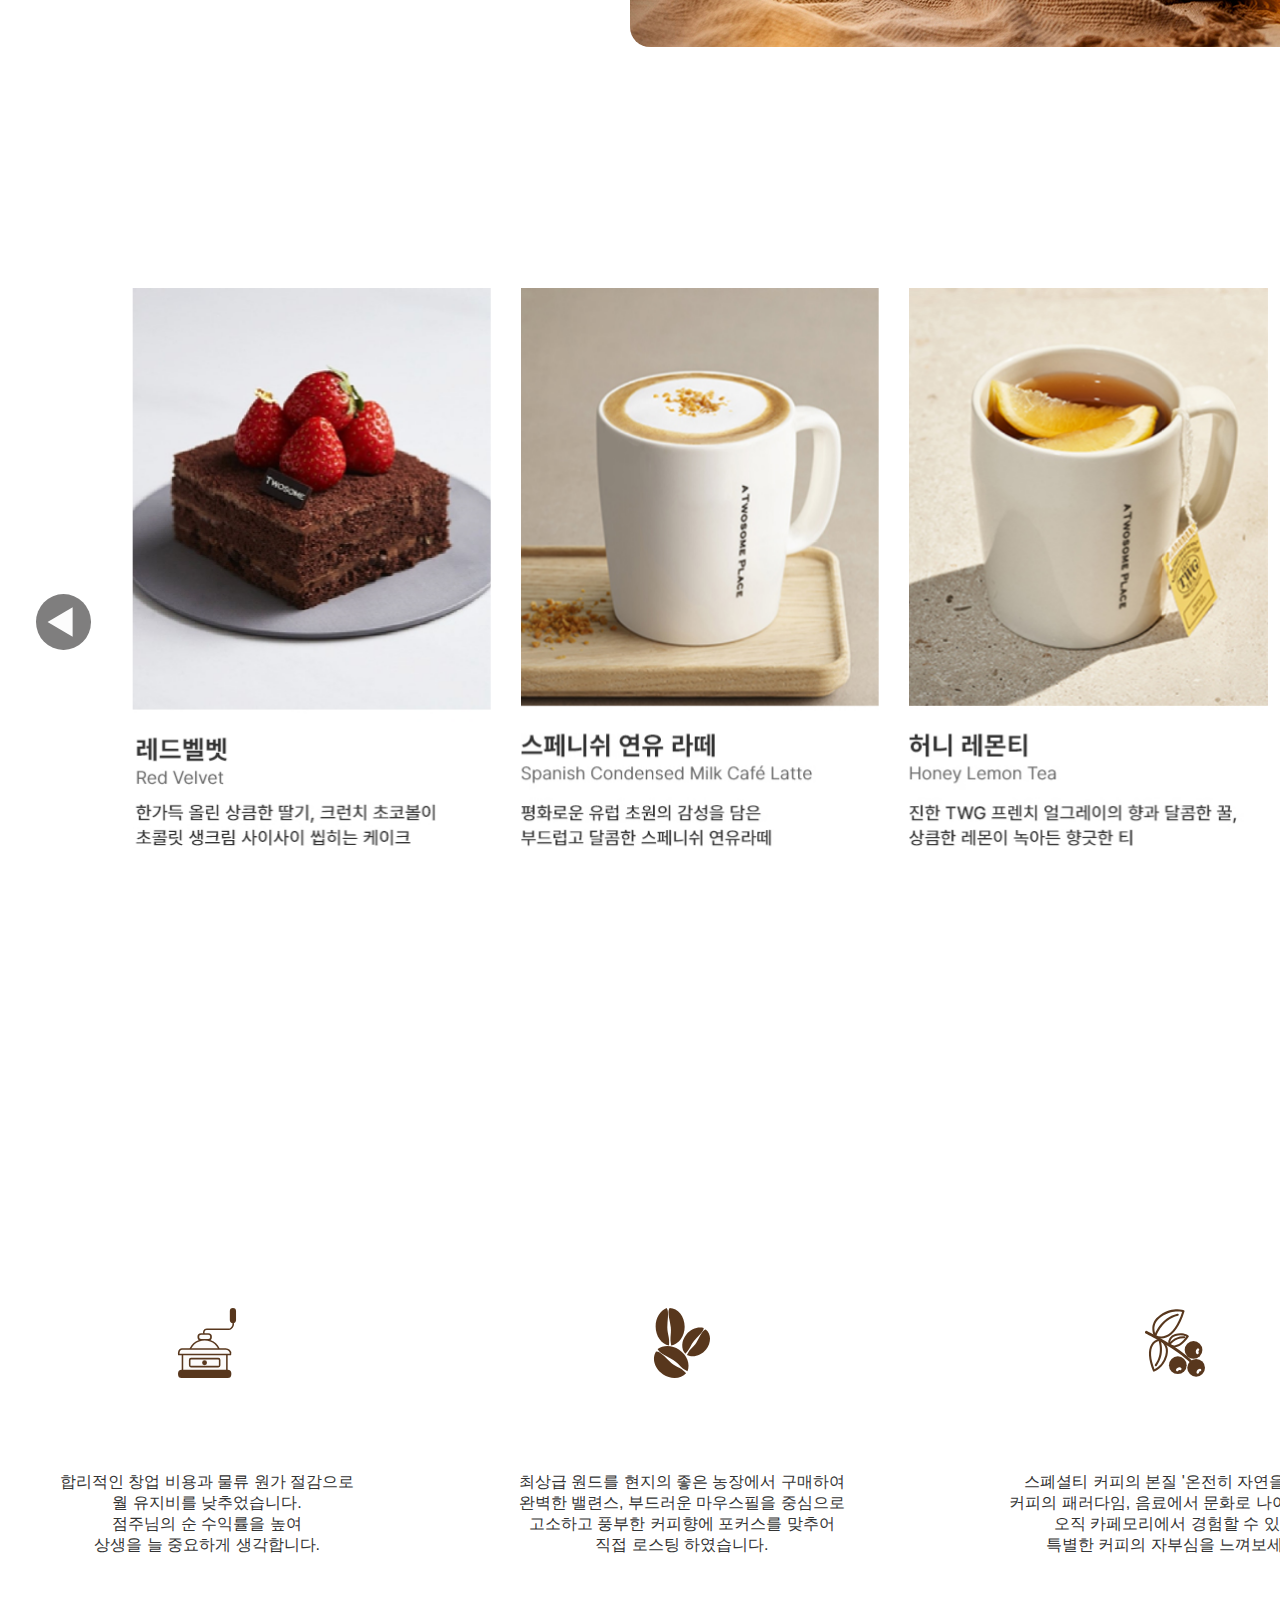
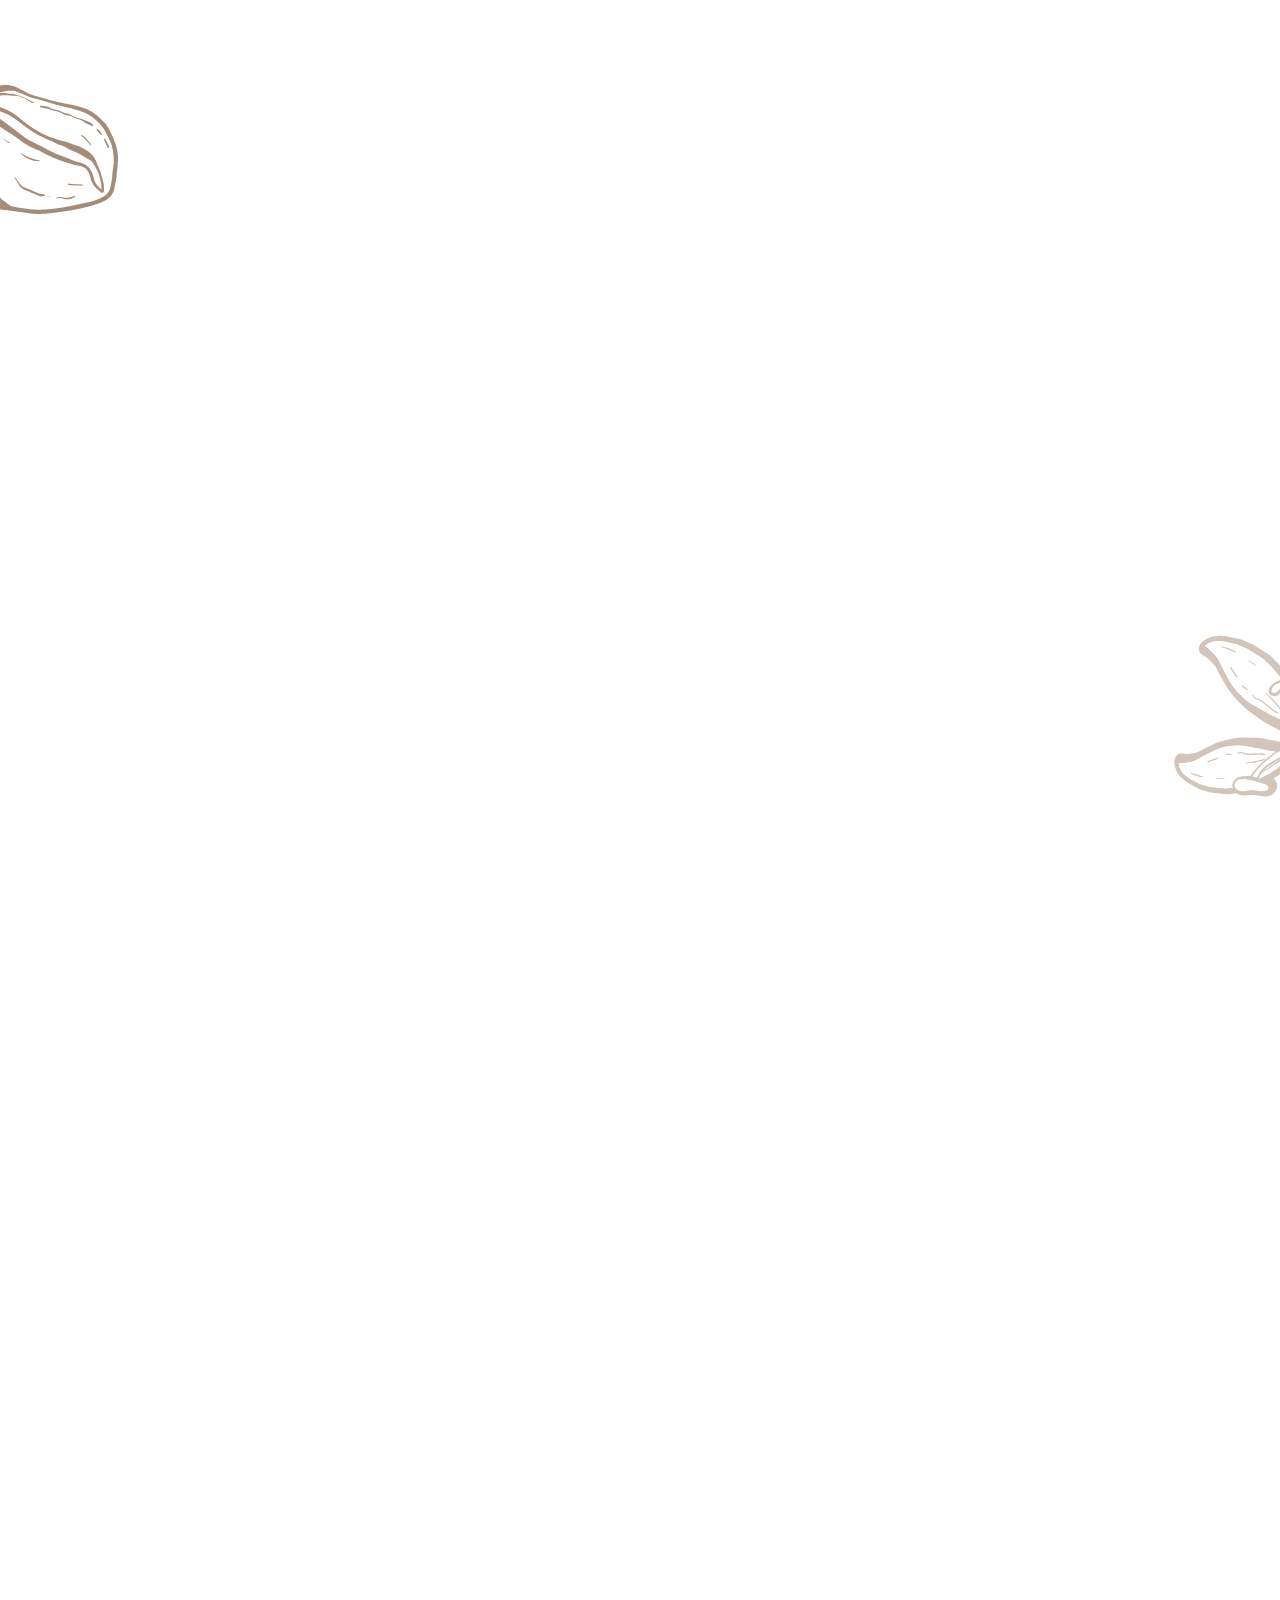
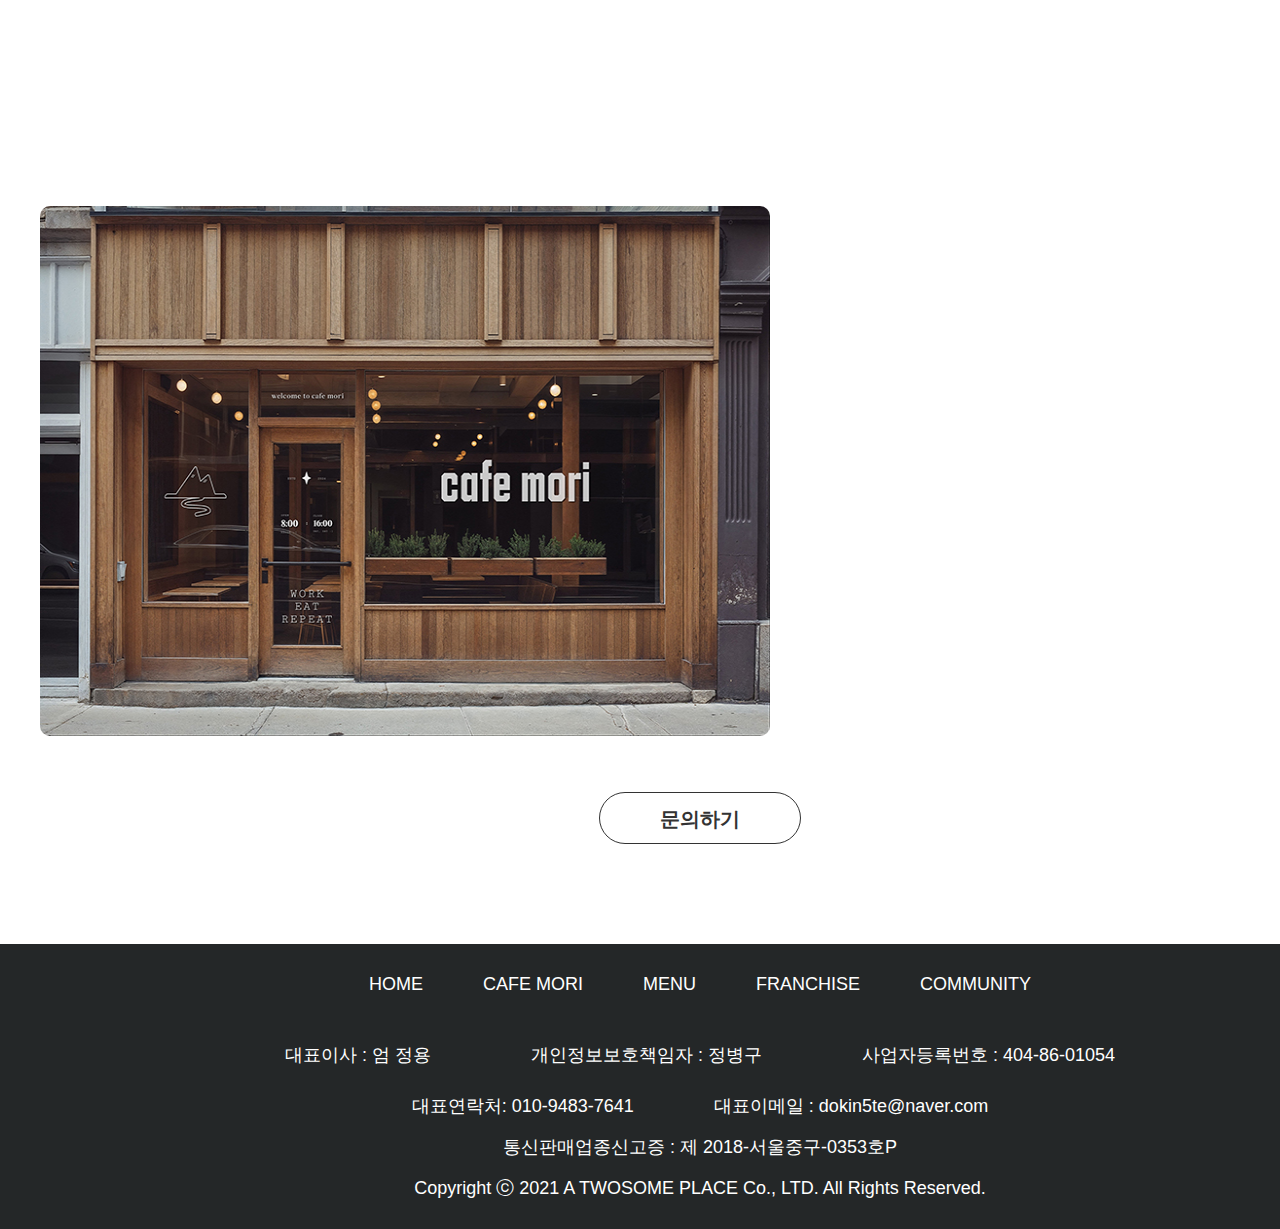
==== commit 00986c0c: "Add files via upload" ====
--- a/index.html
+++ b/index.html
@@ -12,6 +12,8 @@
     <link rel="stylesheet" href="css/swiper-bundle.min.css">
     <!-- css -->
     <link rel="stylesheet" href="css/main_style.css">
+    <!-- aos css -->
+    <link href="https://unpkg.com/aos@2.3.1/dist/aos.css" rel="stylesheet">	
 </head>
 <body>
     <div id="wrap">
@@ -71,7 +73,7 @@
                 <ul class="gnb_img">
                     <li><a href="#"><img src="images/all/instagram.svg" alt=""></a></li>
                     <li><a href="#"><img src="images/all/facebook.svg" alt=""></a></li>
-                    <li><a href="/sub/sub_franchise.html#section4">가맹문의<br>1688-0000</a></li>
+                    <li><a href="sub/sub_franchise.html#section4">가맹문의<br>1688-0000</a></li>
                 </ul>
             </div>
         </div>
@@ -97,15 +99,15 @@
         <!-- banner_E -->
         <!-- section1_S -->
         <div id="section1">
-            <h1>About Mori</h1>
+            <h1 data-aos="flip-left">About Mori</h1>
             <div class="recipe">
                 <div class="about_T">
-                    <h2>배려와 진정성으로 소중한<br>
+                    <h2 data-aos="fade-up-left">배려와 진정성으로 소중한<br>
                         오늘의 이야기를 만들어가는 곳</h2>
-                    <p>가장 나다운 시간을 보낼 수 있는 곳<br>
+                    <p data-aos="fade-up-right">가장 나다운 시간을 보낼 수 있는 곳<br>
                         누구에게나 소중한 진심을 다하는 곳이 되겠습니다</p>
                 </div>
-                <div class="back_img">
+                <div class="back_img"  data-aos="zoom-in">
                     <img src="images/all/coffee beans.svg" alt="brsns">
                 </div>
                 <div class="about_img">
@@ -116,7 +118,7 @@
         <!-- section1_E -->
         <!-- section2_S -->
         <div id="section2">
-            <h1>Best Menu</h1>
+            <h1 data-aos="flip-left">Best Menu</h1>
             <div class="swiper mySwiper2">
                 <div class="swiper-wrapper">
                     <div class="swiper-slide"><img src="images/main/swier_1.jpg" alt=""></div>
@@ -137,14 +139,16 @@
         <!-- section2_E -->
         <!-- section3_S -->
         <div id="section3">
-            <h1>Specialty coffee</h1>
+            <h1 data-aos="zoom-in">Specialty coffee</h1>
             <ul class="sp_coffee">
                 <li>
-                    <a href="javascript:return false;">
-                        <img src="images/main/COOPERATION.svg" alt="COOPERATION">
-                    </a>
+                    <div class="sp_img">
+                        <a href="javascript:return false;">
+                            <img src="images/main/COOPERATION.svg" alt="COOPERATION">
+                        </a>
+                    </div>
                     <div class="sp_txt">
-                        <strong>COOPERATION</strong>
+                        <strong data-aos="fade-up-right">COOPERATION</strong>
                         <p>합리적인 창업 비용과 물류 원가 절감으로
                             <br>월 유지비를 낮추었습니다.
                             <br>점주님의 순 수익률을 높여
@@ -153,11 +157,13 @@
                     </div>
                 </li>
                 <li>
-                    <a href="javascript:return false;">
-                        <img src="images/main/ROASTING.svg" alt="SPECIALTY COFFEE">
-                    </a>
+                    <div class="sp_img">
+                        <a href="javascript:return false;">
+                            <img src="images/main/ROASTING.svg" alt="SPECIALTY COFFEE">
+                        </a>
+                    </div>
                     <div class="sp_txt">
-                        <strong>ROASTING</strong>
+                        <strong data-aos="fade-up-left">ROASTING</strong>
                         <p>최상급 원드를 현지의 좋은 농장에서 구매하여
                             <br>완벽한 밸련스, 부드러운 마우스필을 중심으로
                             <br>고소하고 풍부한 커피향에 포커스를 맞추어
@@ -166,11 +172,13 @@
                     </div>
                 </li>
                 <li>
-                    <a href="javascript:return false;">
-                        <img src="images/main/SPECIALTY COFFEE.svg" alt="SPECIALTY COFFEE">
-                    </a>
+                    <div class="sp_img">
+                        <a href="javascript:return false;">
+                            <img src="images/main/SPECIALTY COFFEE.svg" alt="SPECIALTY COFFEE">
+                        </a>
+                    </div>
                     <div class="sp_txt">
-                        <strong>SPECIALTY COFFEE</strong>
+                        <strong data-aos="fade-up-right">SPECIALTY COFFEE</strong>
                         <p>스폐셜티 커피의 본질 '온전히 자연을 담다'
                             <br>커피의 패러다임, 음료에서 문화로 나아갑니다.
                             <br>오직 카페모리에서 경험할 수 있는 <br>특별한 커피의 자부심을 느껴보세요.
@@ -181,26 +189,25 @@
         </div>
         <div id="section4">
             <div class="sec_event">
-                <h1>Event</h1>
+                <h1 data-aos="fade-up-right">Event</h1>
                 <ul class="evnet_img">
-                    <li><a href="sub/sub_community.html#section1"><img src="images/main/event-1.png" alt="이벤트"></a></li>
-                    <li><a href="sub/sub_community.html#section2"><img src="images/main/event-2.png" alt="이벤트"></a></li>
+                    <li data-aos="flip-up"><a href="sub/sub_community.html#section1"><img src="images/main/event-1.png" alt="이벤트"></a></li>
+                    <li data-aos="flip-down"><a href="sub/sub_community.html#section2"><img src="images/main/event-2.png" alt="이벤트"></a></li>
                 </ul>
-
             </div>
         </div>    
-        <div id="coffee_banner">
+        <div id="coffee_banner" data-aos="zoom-in-up">
             <img src="images/main/banner1.jpg" alt="banner">
         </div>
         <div id="section5">
-            <h1>FRANCHISE</h1>
+            <h1 data-aos="fade-up-right">FRANCHISE</h1>
             <ul class="franchise">
-                <li><a href="#"><img src="images/main/Franchise.jpg" alt="Franchise"></a></li>
+                <li><a href="sub/sub_franchise.html"><img src="images/main/Franchise.jpg" alt="Franchise"></a></li>
                 <li class="franchise_t">
-                    <h2>당신의 꿈은 당신이 마음속 깊이
+                    <h2 data-aos="fade-down">당신의 꿈은 당신이 마음속 깊이
                         <br>간직한 소중한 희망입니다.
                     </h2>
-                    <p>
+                    <p data-aos="fade-up">
                         그 꿈이 아무리 커 보이거나 멀게 느껴질지라도,
                         <br>그것이 당신의 가슴을 뛰게 하고,
                         <br>열정을 불러일으킨다면, 모리와 함께 하세요!!
@@ -290,6 +297,14 @@
             },
         });
     </script>
+    <!-- aos js -->
+    <script src="https://unpkg.com/aos@2.3.1/dist/aos.js"></script>
+    <script>
+        AOS.init({
+            duration: 1200,
+            easing: 'ease-in-out-back'
+        });
+    </script>
 </body>
 
 </html>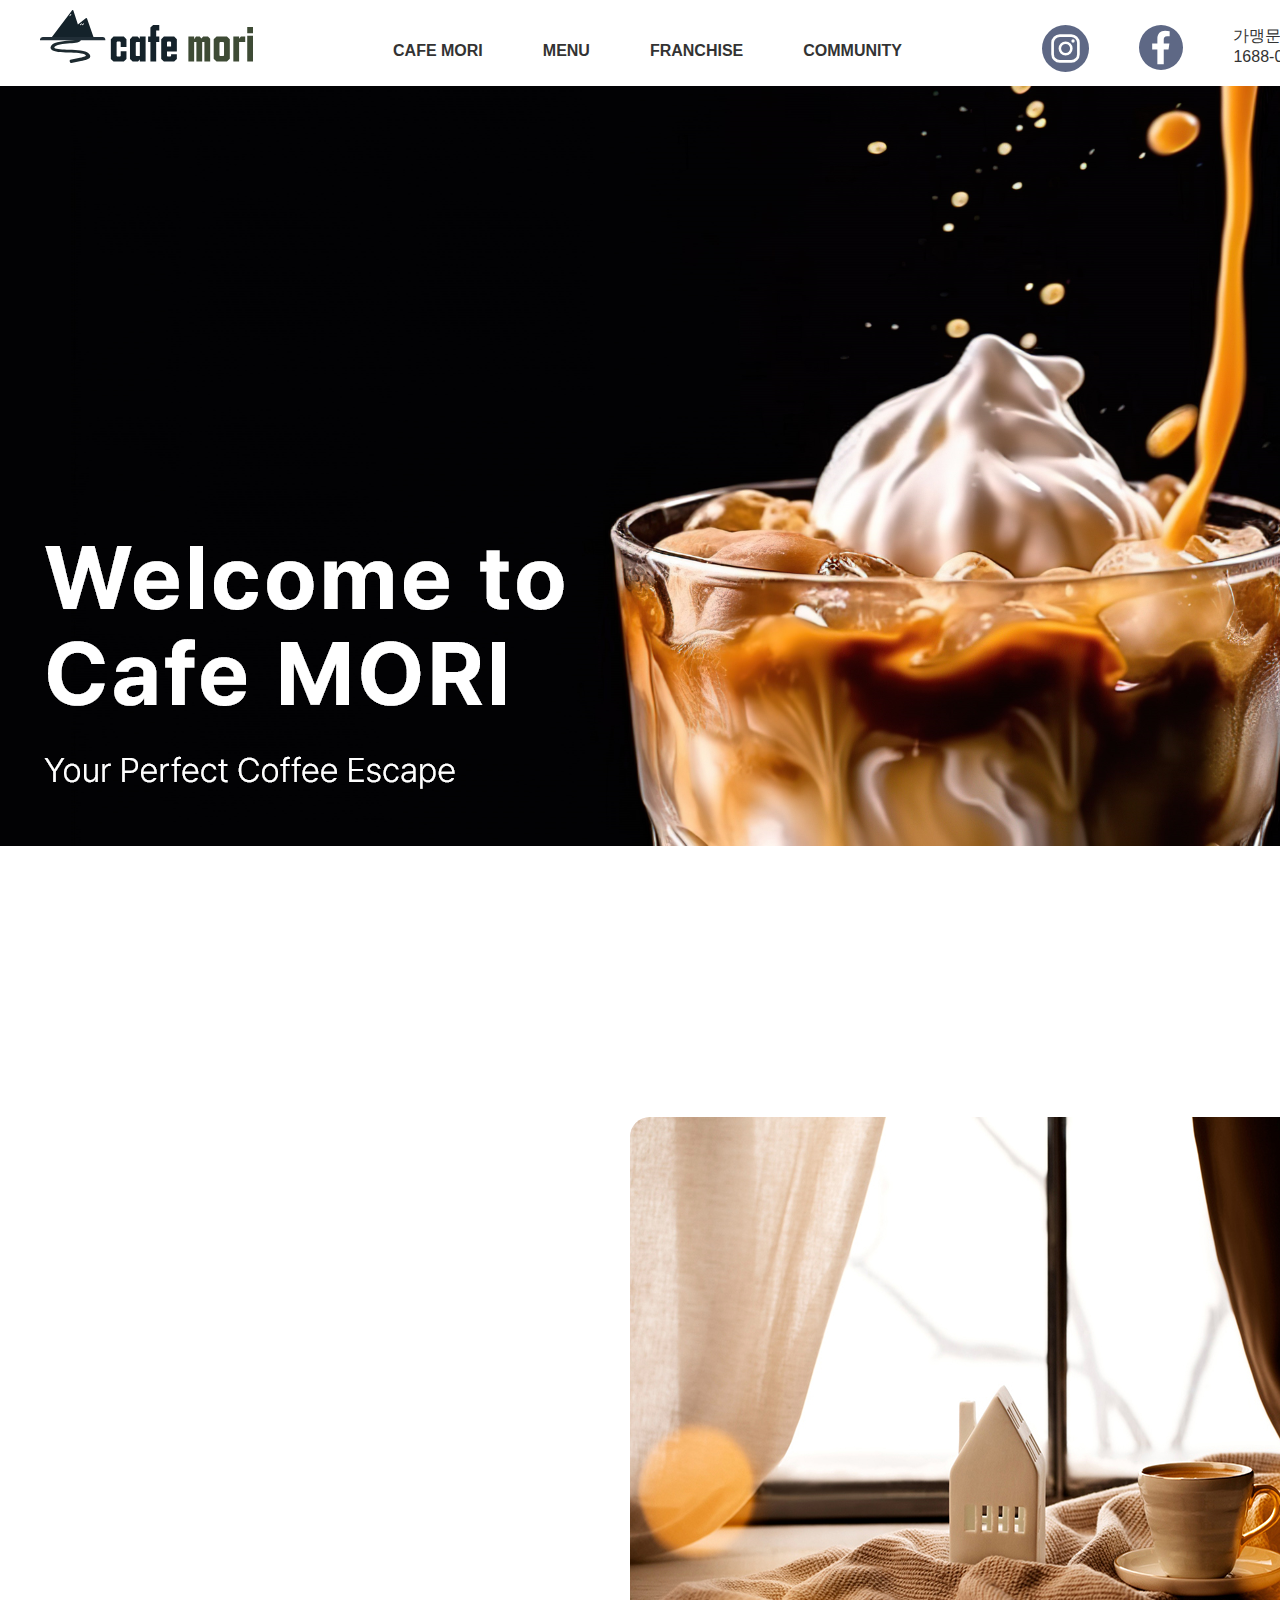
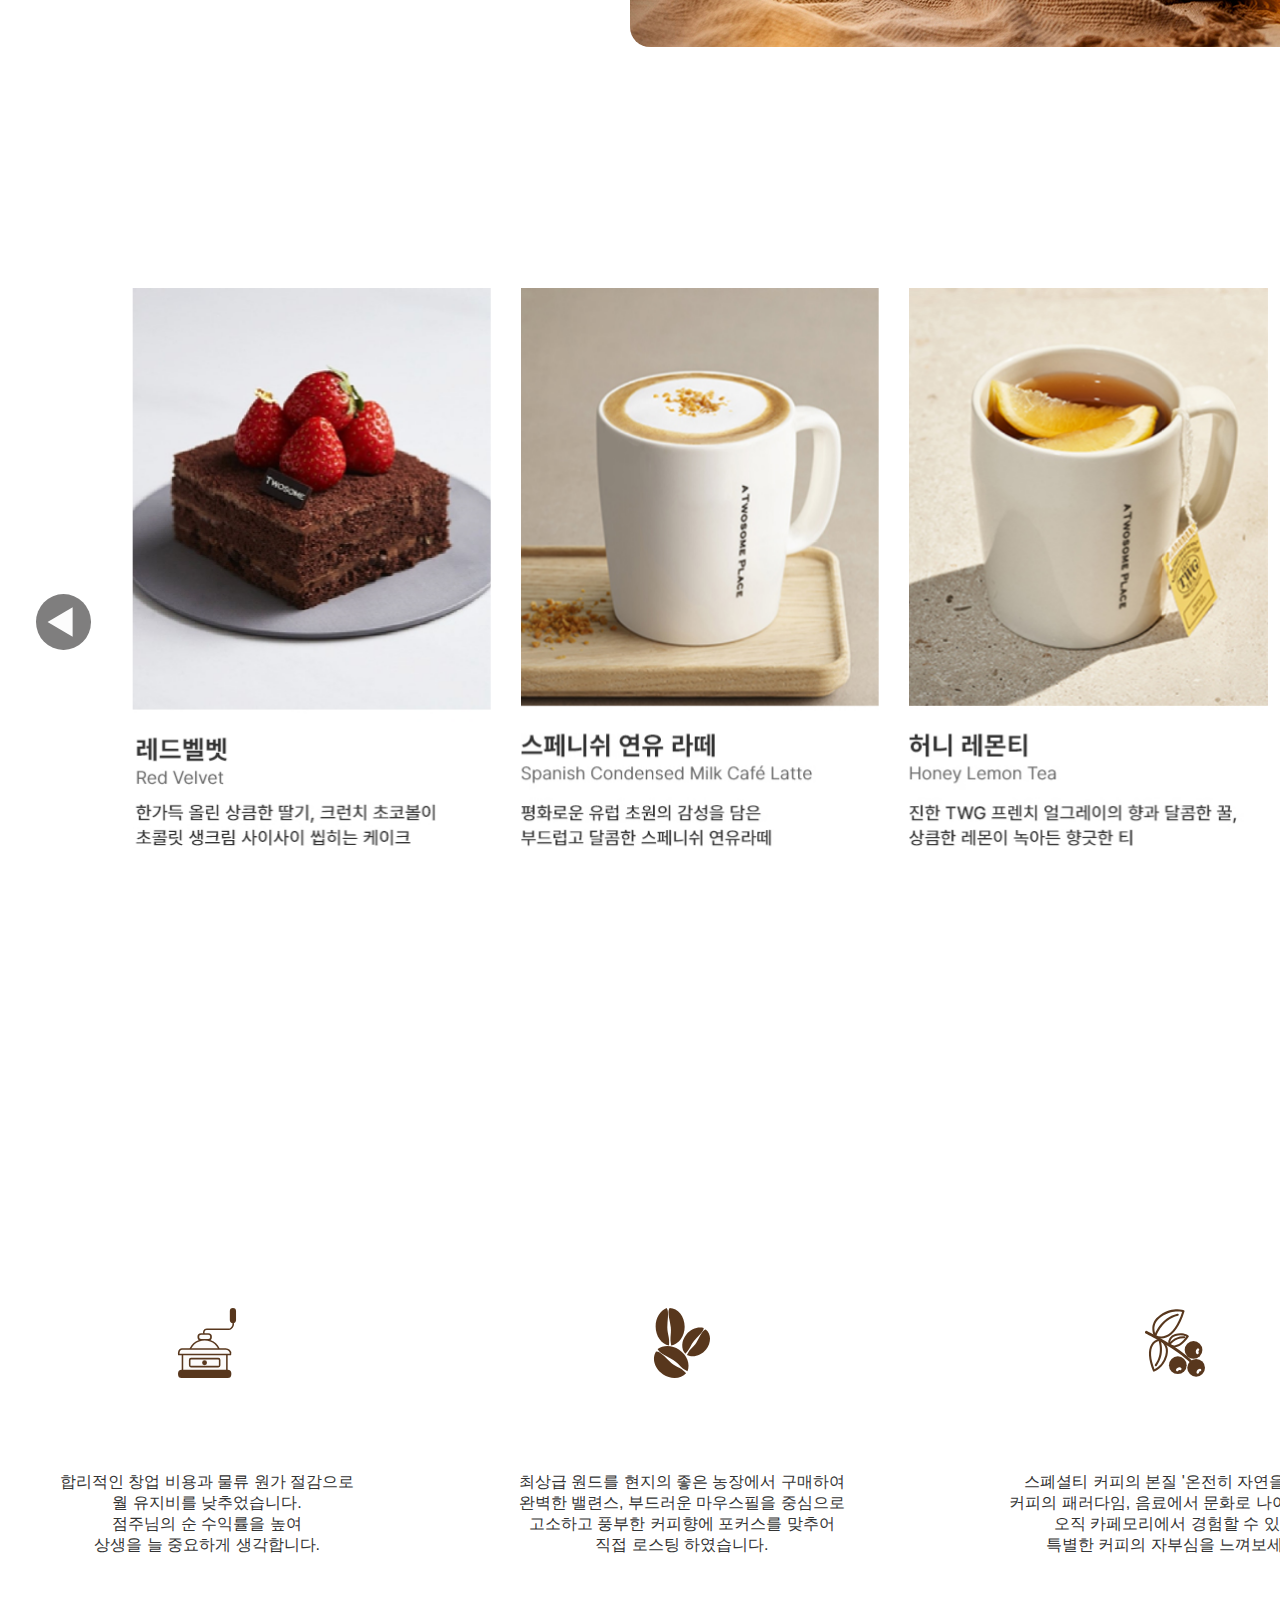
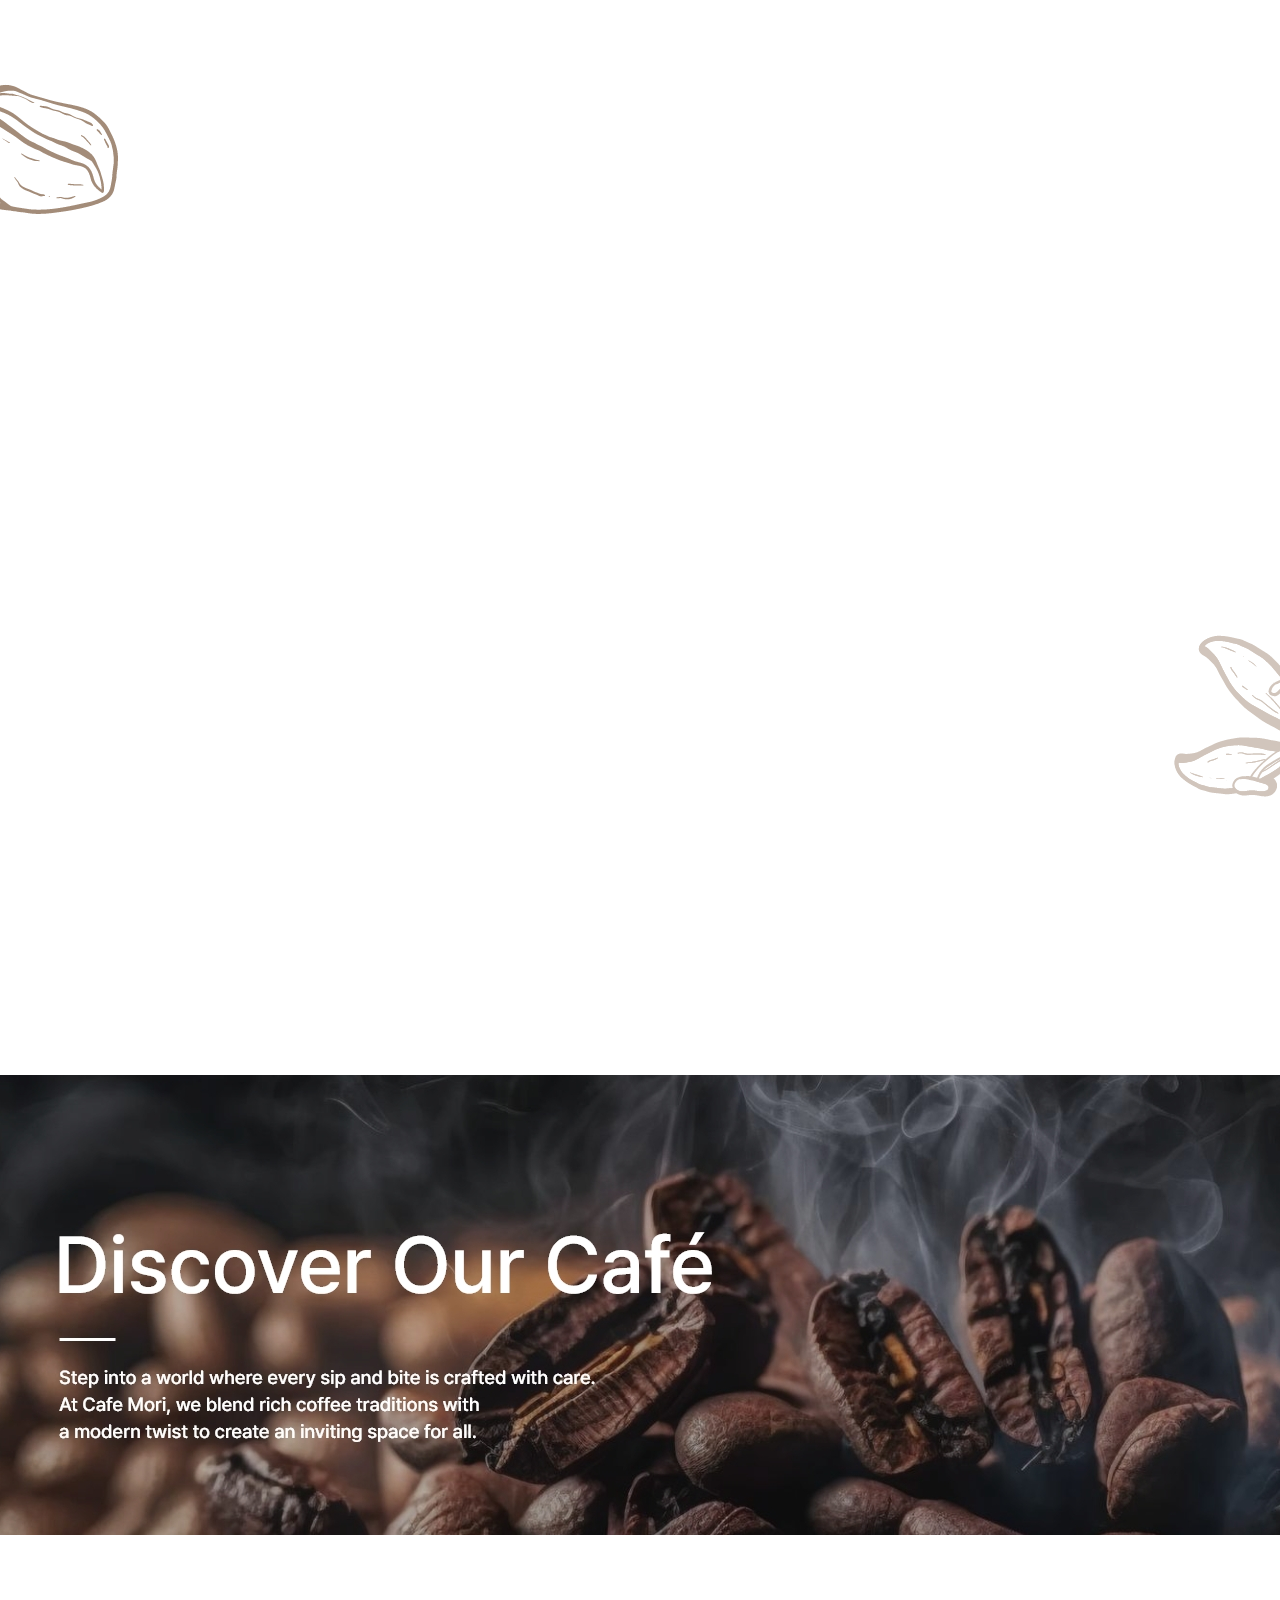
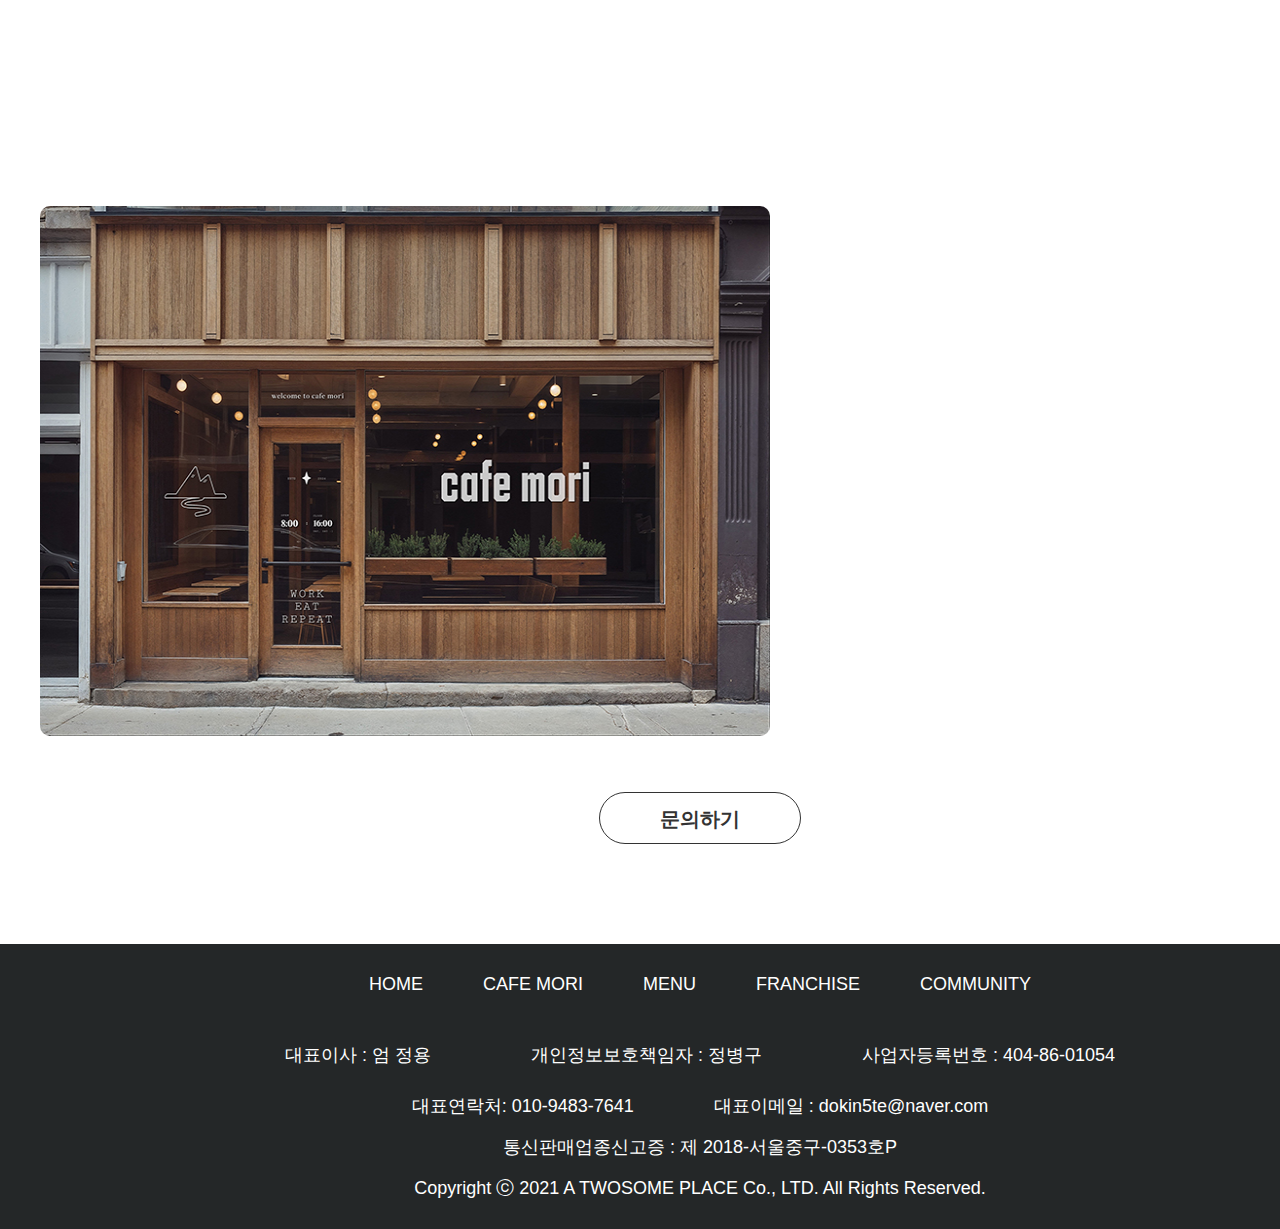
==== commit 9ed62425: "Add files via upload" ====
--- a/index.html
+++ b/index.html
@@ -196,7 +196,7 @@
                 </ul>
             </div>
         </div>    
-        <div id="coffee_banner" data-aos="zoom-in-up">
+        <div id="coffee_banner">
             <img src="images/main/banner1.jpg" alt="banner">
         </div>
         <div id="section5">
